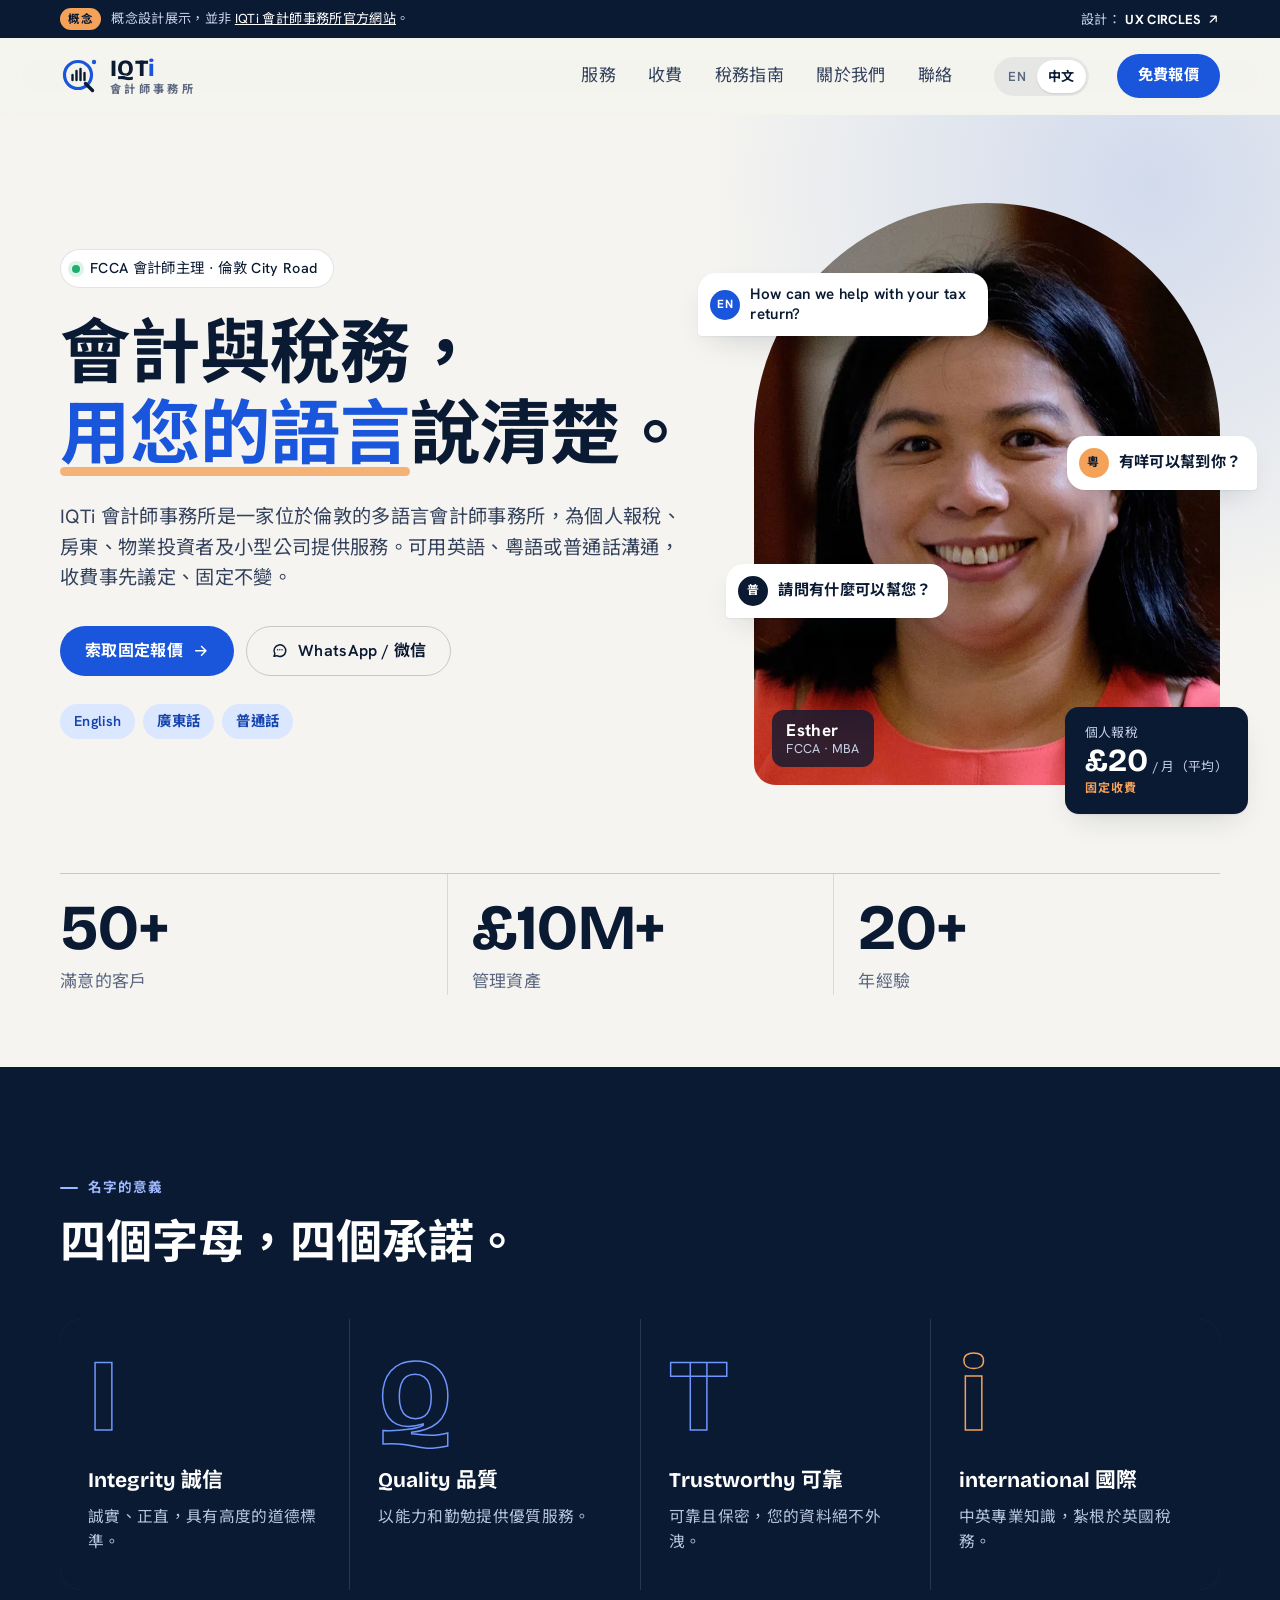
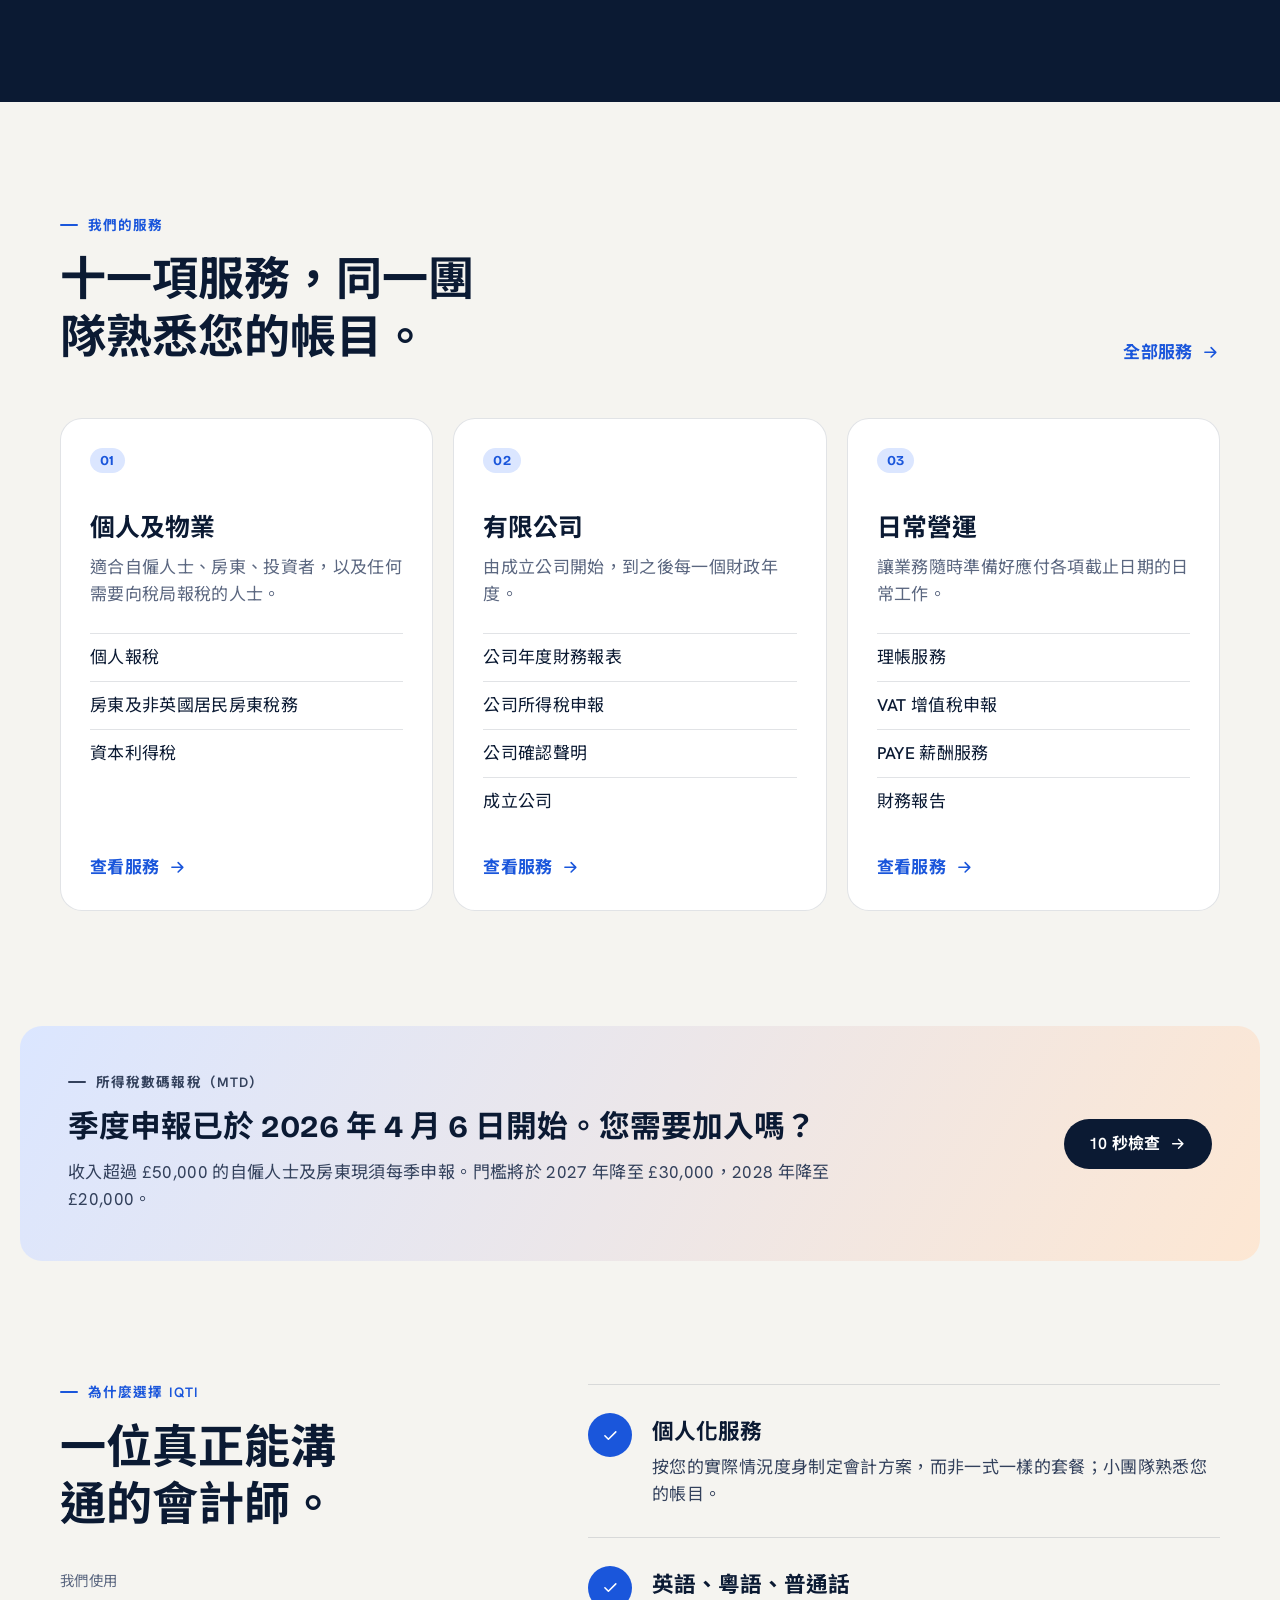
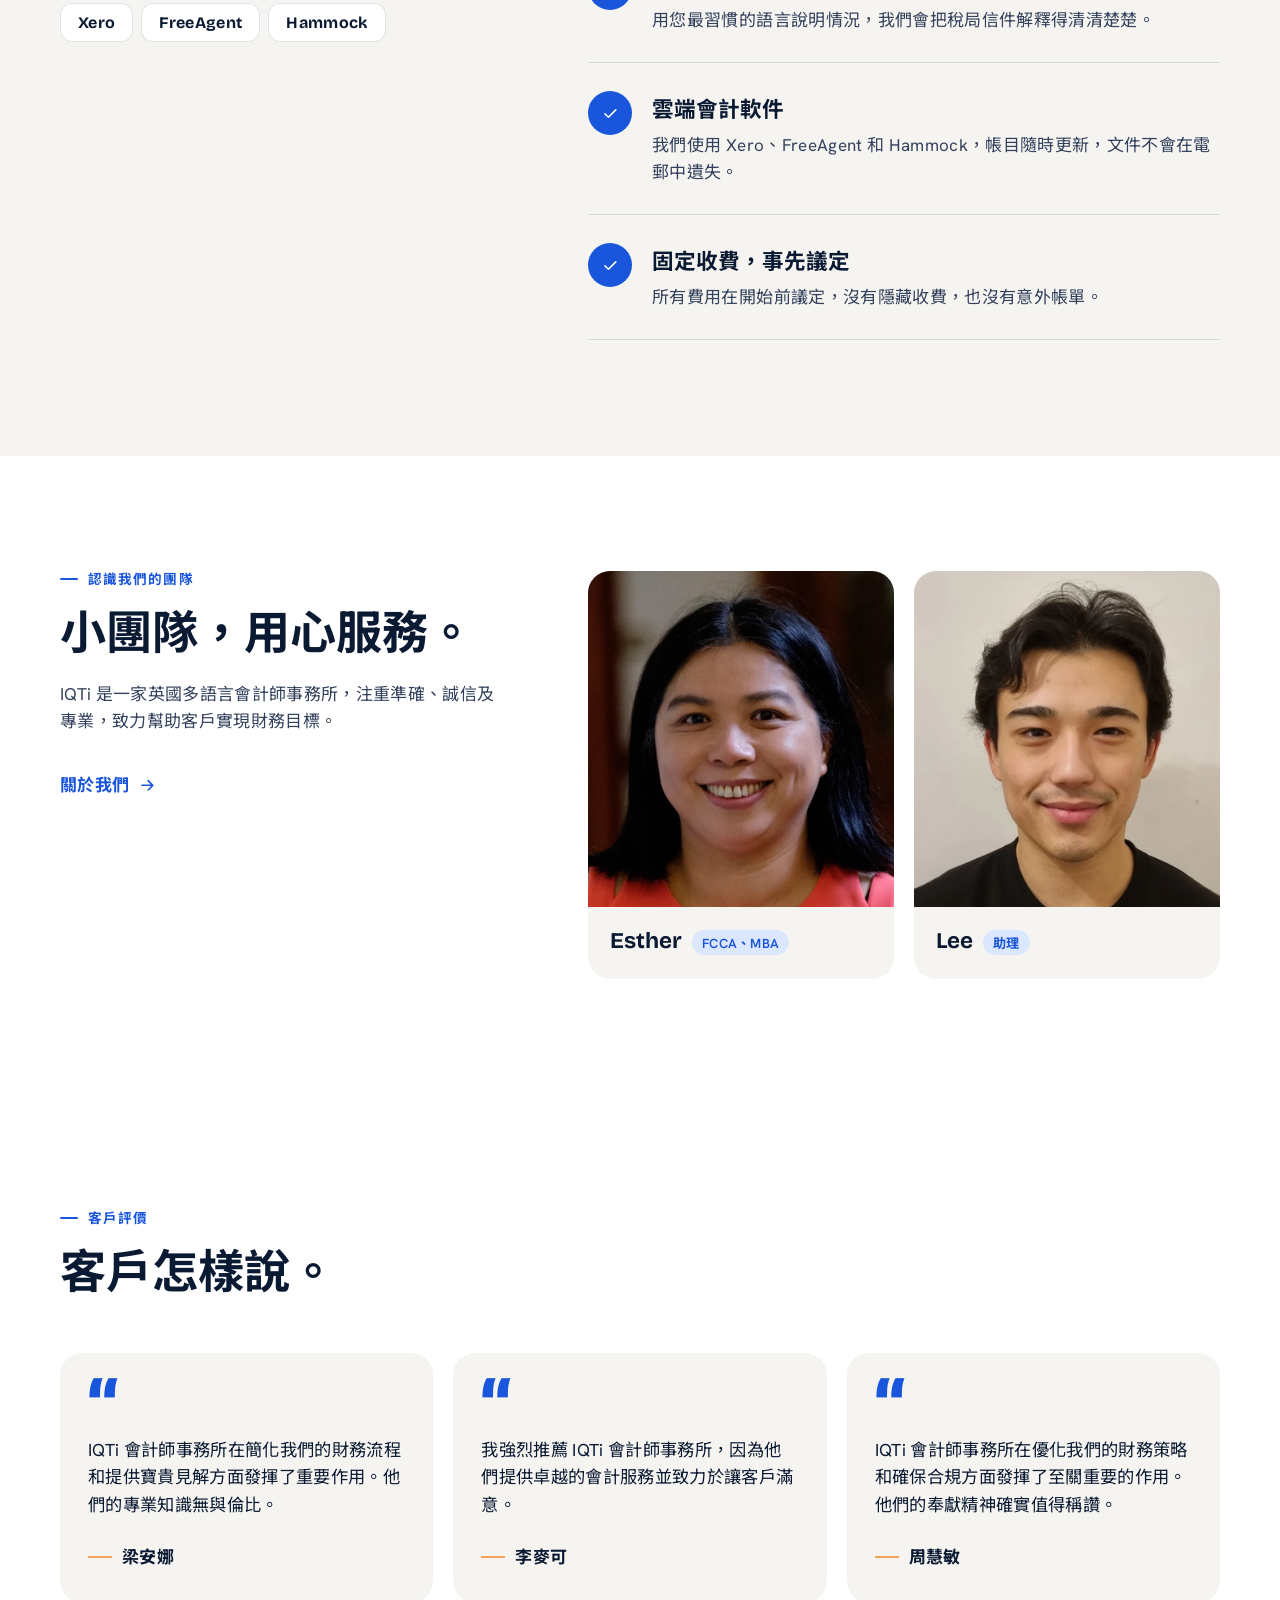
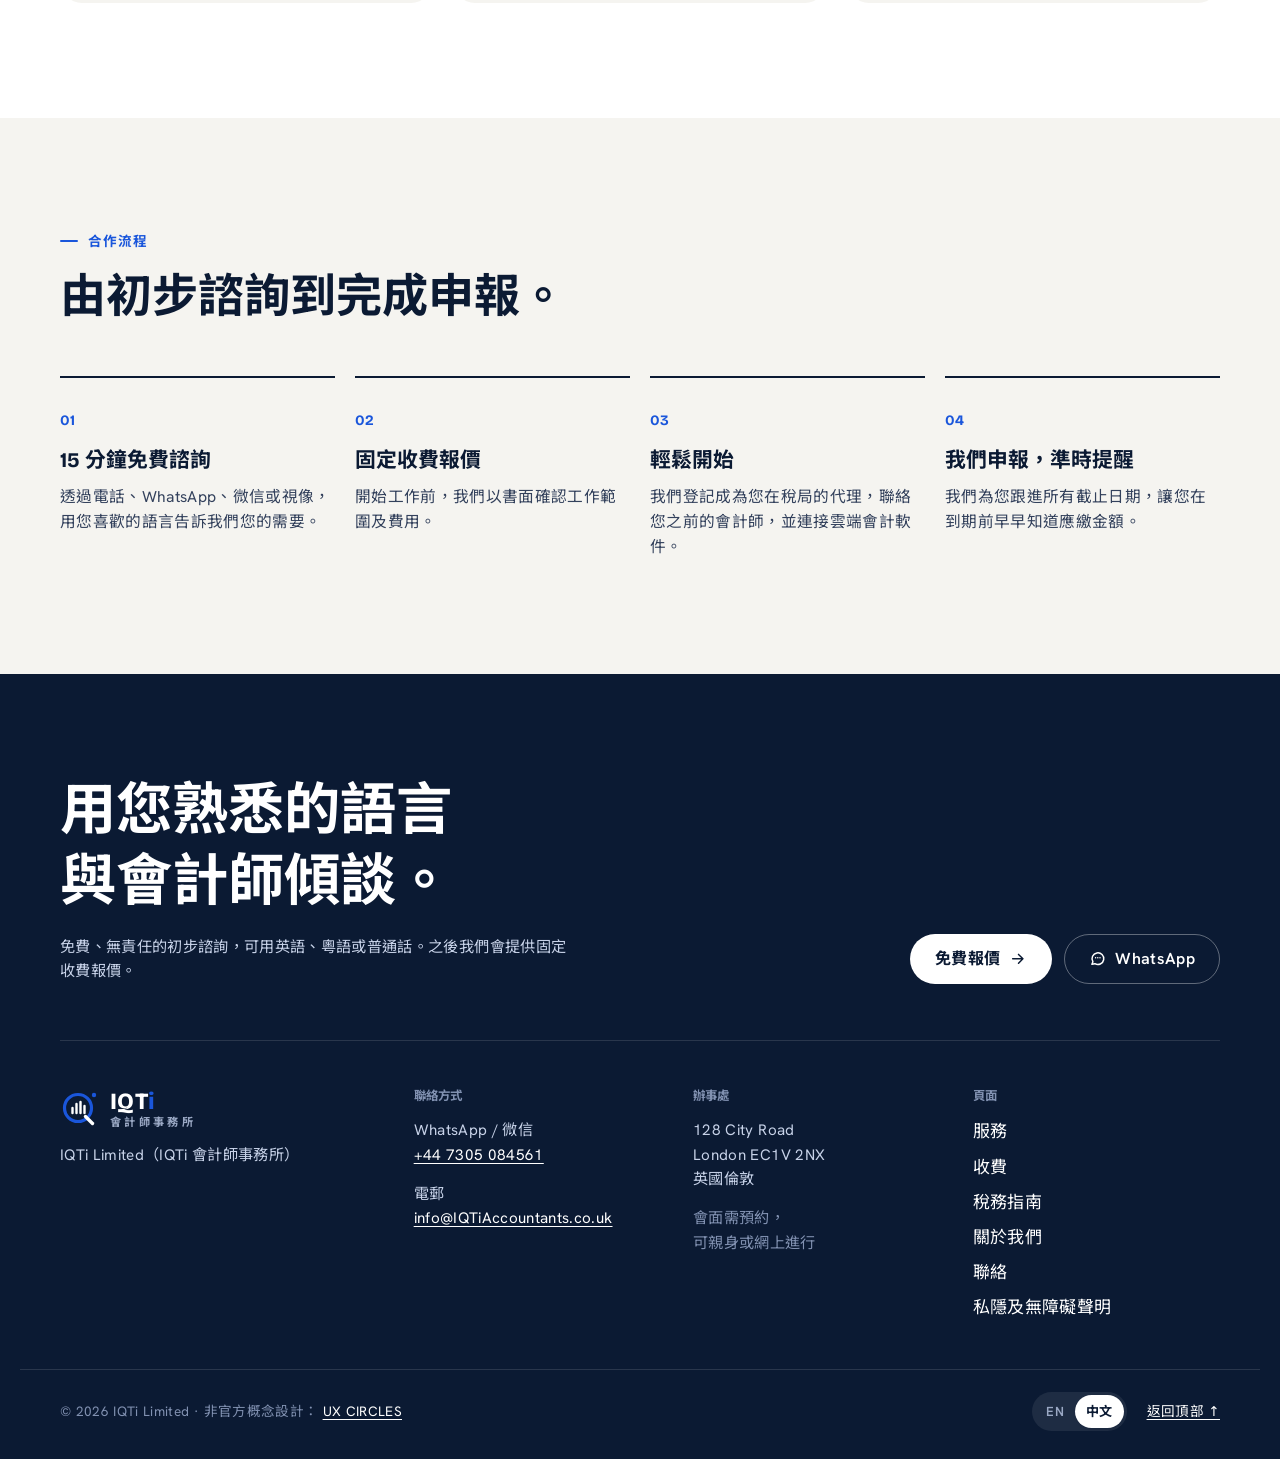
==== zh/index.html @ 09b2ee06 "Redesign IQTi Accountants website (EN + 繁體中文) Static bilingual site with services, fees with an esti" ====
<!doctype html>
<html lang="zh-Hant">
<head>
<meta charset="utf-8">
<meta name="viewport" content="width=device-width, initial-scale=1">
<title>IQTi 會計師事務所 | 倫敦中英雙語會計師</title>
<meta name="description" content="倫敦多語言會計師事務所，以英語、粵語及普通話提供個人報稅、房東稅務、公司帳目、增值稅、薪酬及理帳服務，收費固定。">
<link rel="canonical" href="https://www.iqtiaccountants.co.uk/zh/">
<link rel="alternate" hreflang="en-GB" href="https://www.iqtiaccountants.co.uk/">
<link rel="alternate" hreflang="zh-Hant" href="https://www.iqtiaccountants.co.uk/zh/">
<link rel="alternate" hreflang="x-default" href="https://www.iqtiaccountants.co.uk/">
<meta property="og:title" content="IQTi 會計師事務所 | 倫敦中英雙語會計師">
<meta property="og:description" content="倫敦多語言會計師事務所，以英語、粵語及普通話提供個人報稅、房東稅務、公司帳目、增值稅、薪酬及理帳服務，收費固定。">
<meta property="og:type" content="website">
<meta property="og:locale" content="zh_HK">
<meta name="theme-color" content="#f5f4f0">
<link rel="icon" href="../assets/img/favicon.svg" type="image/svg+xml">
<link rel="apple-touch-icon" href="../assets/img/apple-touch-icon.png">
<link rel="preload" href="../assets/fonts/bricolage.woff2" as="font" type="font/woff2" crossorigin>
<link rel="preload" href="../assets/fonts/noto-sans-tc-700.woff2" as="font" type="font/woff2" crossorigin>
<link rel="stylesheet" href="../assets/css/style.css?v=60b0449f">
<script>document.documentElement.classList.add("js")</script>
<script type="application/ld+json">{"@context": "https://schema.org", "@type": "AccountingService", "name": "IQTi Accountants", "alternateName": ["IQTi 會計師事務所", "IQTi Limited"], "url": "https://www.iqtiaccountants.co.uk/", "telephone": "+44 7305 084561", "email": "info@iqtiaccountants.co.uk", "address": {"@type": "PostalAddress", "streetAddress": "128 City Road", "addressLocality": "London", "postalCode": "EC1V 2NX", "addressCountry": "GB"}, "areaServed": "United Kingdom", "knowsLanguage": ["en", "yue", "cmn"]}</script>
</head>
<body class="lang-zh home">
<a class="skip" href="#main">跳至正文</a>
<div class="concept-bar" role="note">
  <div class="wrap concept-inner">
    <p><span class="concept-tag">概念</span><span class="concept-long">概念設計展示，並非 <a href="https://www.iqtiaccountants.co.uk/" target="_blank" rel="noopener">IQTi 會計師事務所官方網站</a>。</span></p>
    <a href="https://ux-circles.com/web" target="_blank" rel="noopener"><span class="concept-by">設計：</span><strong>UX CIRCLES</strong> <svg viewBox="0 0 24 24" aria-hidden="true"><path d="M7 17 17 7M8 7h9v9"/></svg></a>
  </div>
</div>
<header class="site-header" data-header>
  <div class="wrap header-inner">
    <a class="brand" href="./" aria-label="IQTi 會計師事務所 — 主頁">
      <svg class="mark" viewBox="0 0 40 40" aria-hidden="true">
  <circle class="mark-ring" cx="18" cy="19" r="13.5"/>
  <path class="mark-bars" d="M12.5 24v-5M16.5 24v-9M20.5 24v-11M24.5 24v-7"/>
  <path class="mark-tail" d="m25.5 27.5 7 7"/>
  <circle class="mark-dot" cx="34" cy="6" r="2.2"/>
</svg>
      <span class="brand-text"><span class="brand-name">IQT<i>i</i></span><span class="brand-sub">會計師事務所</span></span>
    </a>
    <nav class="main-nav" aria-label="主選單"><a href="services.html">服務</a><a href="fees.html">收費</a><a href="guides.html">稅務指南</a><a href="about.html">關於我們</a><a href="contact.html">聯絡</a></nav>
    <div class="lang" role="group" aria-label="Language / 語言"><a href="../" lang="en-GB" hreflang="en-GB">EN</a><a href="../zh/" lang="zh-Hant" hreflang="zh-Hant" aria-current="true">中文</a></div>
    <a class="btn btn-blue header-cta" href="contact.html#quote">免費報價</a>
    <button class="menu-btn" aria-expanded="false" aria-controls="menu"><span class="menu-lines"><span></span><span></span></span><span class="sr">選單</span></button>
  </div>
</header>
<div class="menu" id="menu" hidden>
  <div class="wrap menu-inner">
    <ul class="menu-links"><li><a href="services.html">服務</a></li><li><a href="fees.html">收費</a></li><li><a href="guides.html">稅務指南</a></li><li><a href="about.html">關於我們</a></li><li><a href="contact.html">聯絡</a></li></ul>
    <div class="menu-foot">
      <a class="btn btn-blue" href="contact.html#quote">免費報價 <svg viewBox="0 0 24 24" aria-hidden="true"><path d="M5 12h14M13 6l6 6-6 6"/></svg></a>
      <a href="https://wa.me/447305084561" target="_blank" rel="noopener"><svg viewBox="0 0 24 24" aria-hidden="true"><path d="M4 19.5 5.3 16A8 8 0 1 1 8 18.7z"/><path d="M9 10.5h.01M12 10.5h.01M15 10.5h.01"/></svg> WhatsApp 07305 084561</a>
      <a href="mailto:info@iqtiaccountants.co.uk"><svg viewBox="0 0 24 24" aria-hidden="true"><rect x="3" y="5" width="18" height="14" rx="2"/><path d="m3 7 9 6 9-6"/></svg> info@IQTiAccountants.co.uk</a>
      <div class="lang" role="group" aria-label="Language / 語言"><a href="../" lang="en-GB" hreflang="en-GB">EN</a><a href="../zh/" lang="zh-Hant" hreflang="zh-Hant" aria-current="true">中文</a></div>
    </div>
  </div>
</div>
<main id="main">

<section class="hero">
  <div class="wrap hero-grid">
    <div class="hero-copy">
      <p class="pill reveal"><span class="dot"></span>FCCA 會計師主理 · 倫敦 City Road</p>
      <h1 class="h-hero reveal">會計與稅務，<em>用您的語言</em>說清楚。</h1>
      <p class="lead reveal">IQTi 會計師事務所是一家位於倫敦的多語言會計師事務所，為個人報稅、房東、物業投資者及小型公司提供服務。可用英語、粵語或普通話溝通，收費事先議定、固定不變。</p>
      <div class="reveal"><div class="cta-row">
      <a class="btn btn-blue" href="contact.html#quote">索取固定報價 <svg viewBox="0 0 24 24" aria-hidden="true"><path d="M5 12h14M13 6l6 6-6 6"/></svg></a>
      <a class="btn btn-line" href="https://wa.me/447305084561" target="_blank" rel="noopener"><svg viewBox="0 0 24 24" aria-hidden="true"><path d="M4 19.5 5.3 16A8 8 0 1 1 8 18.7z"/><path d="M9 10.5h.01M12 10.5h.01M15 10.5h.01"/></svg> WhatsApp / 微信</a>
    </div></div>
      <ul class="lang-chips reveal" aria-label="我們使用的語言">
        <li lang="en-GB">English</li><li lang="yue-Hant">廣東話</li><li lang="cmn-Hant">普通話</li>
      </ul>
    </div>
    <div class="hero-visual reveal" aria-hidden="true">
      <div class="hv-photo"><img src="../assets/img/esther.webp" alt="" width="760" height="1000" fetchpriority="high"></div>
      <div class="bubble b1"><span class="b-lang">EN</span>How can we help with your tax return?</div>
      <div class="bubble b2" lang="yue-Hant"><span class="b-lang">粵</span>有咩可以幫到你？</div>
      <div class="bubble b3" lang="cmn-Hant"><span class="b-lang">普</span>請問有什麼可以幫您？</div>
      <div class="hv-tag"><strong>Esther</strong><span>FCCA · MBA</span></div>
      <div class="hv-fee"><span>個人報稅</span><strong>£20<small>/ 月（平均）</small></strong><em>固定收費</em></div>
    </div>
  </div>
  <div class="wrap"><dl class="stats"><div class="stat reveal"><dt>滿意的客戶</dt><dd>50+</dd></div><div class="stat reveal"><dt>管理資產</dt><dd>£10M+</dd></div><div class="stat reveal"><dt>年經驗</dt><dd>20+</dd></div></dl></div>
</section>

<section class="values" aria-labelledby="values-h">
  <div class="wrap">
    <div class="values-head">
      <p class="eyebrow eyebrow-light">名字的意義</p>
      <h2 id="values-h" class="h-lg">四個字母，四個承諾。</h2>
    </div>
    <ul class="val-grid"><li class="val reveal">
        <span class="val-letter" aria-hidden="true">I</span>
        <h3>Integrity 誠信</h3>
        <p>誠實、正直，具有高度的道德標準。</p>
      </li><li class="val reveal">
        <span class="val-letter" aria-hidden="true">Q</span>
        <h3>Quality 品質</h3>
        <p>以能力和勤勉提供優質服務。</p>
      </li><li class="val reveal">
        <span class="val-letter" aria-hidden="true">T</span>
        <h3>Trustworthy 可靠</h3>
        <p>可靠且保密，您的資料絕不外洩。</p>
      </li><li class="val reveal">
        <span class="val-letter" aria-hidden="true">i</span>
        <h3>international 國際</h3>
        <p>中英專業知識，紮根於英國稅務。</p>
      </li></ul>
  </div>
</section>

<section class="section" aria-labelledby="svc-h">
  <div class="wrap">
    <div class="sec-head sec-head-row">
      <div>
        <p class="eyebrow">我們的服務</p>
        <h2 id="svc-h" class="h-lg">十一項服務，同一團隊熟悉您的帳目。</h2>
      </div>
      <a class="link-arrow" href="services.html">全部服務 <svg viewBox="0 0 24 24" aria-hidden="true"><path d="M5 12h14M13 6l6 6-6 6"/></svg></a>
    </div>
    <div class="g-grid"><a class="g-card reveal" href="services.html#personal">
        <span class="g-num">01</span>
        <h3>個人及物業</h3>
        <p>適合自僱人士、房東、投資者，以及任何需要向稅局報稅的人士。</p>
        <ul><li>個人報稅</li><li>房東及非英國居民房東稅務</li><li>資本利得稅</li></ul>
        <span class="g-more">查看服務 <svg viewBox="0 0 24 24" aria-hidden="true"><path d="M5 12h14M13 6l6 6-6 6"/></svg></span>
      </a><a class="g-card reveal" href="services.html#company">
        <span class="g-num">02</span>
        <h3>有限公司</h3>
        <p>由成立公司開始，到之後每一個財政年度。</p>
        <ul><li>公司年度財務報表</li><li>公司所得稅申報</li><li>公司確認聲明</li><li>成立公司</li></ul>
        <span class="g-more">查看服務 <svg viewBox="0 0 24 24" aria-hidden="true"><path d="M5 12h14M13 6l6 6-6 6"/></svg></span>
      </a><a class="g-card reveal" href="services.html#monthly">
        <span class="g-num">03</span>
        <h3>日常營運</h3>
        <p>讓業務隨時準備好應付各項截止日期的日常工作。</p>
        <ul><li>理帳服務</li><li>VAT 增值稅申報</li><li>PAYE 薪酬服務</li><li>財務報告</li></ul>
        <span class="g-more">查看服務 <svg viewBox="0 0 24 24" aria-hidden="true"><path d="M5 12h14M13 6l6 6-6 6"/></svg></span>
      </a></div>
  </div>
</section>

<section class="mtd-band" aria-labelledby="mtd-h">
  <div class="wrap mtd-inner reveal">
    <div>
      <p class="eyebrow">所得稅數碼報稅（MTD）</p>
      <h2 id="mtd-h" class="h-md">季度申報已於 2026 年 4 月 6 日開始。您需要加入嗎？</h2>
      <p>收入超過 £50,000 的自僱人士及房東現須每季申報。門檻將於 2027 年降至 £30,000，2028 年降至 £20,000。</p>
    </div>
    <a class="btn btn-ink" href="guides.html#mtd">10 秒檢查 <svg viewBox="0 0 24 24" aria-hidden="true"><path d="M5 12h14M13 6l6 6-6 6"/></svg></a>
  </div>
</section>

<section class="section" aria-labelledby="why-h">
  <div class="wrap split-2">
    <div class="sec-head sticky">
      <p class="eyebrow">為什麼選擇 IQTi</p>
      <h2 id="why-h" class="h-lg">一位真正能溝通的會計師。</h2>
      <div class="soft">
        <p>我們使用</p>
        <ul class="soft-list"><li>Xero</li><li>FreeAgent</li><li>Hammock</li></ul>
      </div>
    </div>
    <ul class="why"><li class="why-item reveal"><span class="tick"><svg viewBox="0 0 24 24" aria-hidden="true"><path d="m5 12.5 4.5 4.5L19 7.5"/></svg></span><div><h3>個人化服務</h3><p>按您的實際情況度身制定會計方案，而非一式一樣的套餐；小團隊熟悉您的帳目。</p></div></li><li class="why-item reveal"><span class="tick"><svg viewBox="0 0 24 24" aria-hidden="true"><path d="m5 12.5 4.5 4.5L19 7.5"/></svg></span><div><h3>英語、粵語、普通話</h3><p>用您最習慣的語言說明情況，我們會把稅局信件解釋得清清楚楚。</p></div></li><li class="why-item reveal"><span class="tick"><svg viewBox="0 0 24 24" aria-hidden="true"><path d="m5 12.5 4.5 4.5L19 7.5"/></svg></span><div><h3>雲端會計軟件</h3><p>我們使用 Xero、FreeAgent 和 Hammock，帳目隨時更新，文件不會在電郵中遺失。</p></div></li><li class="why-item reveal"><span class="tick"><svg viewBox="0 0 24 24" aria-hidden="true"><path d="m5 12.5 4.5 4.5L19 7.5"/></svg></span><div><h3>固定收費，事先議定</h3><p>所有費用在開始前議定，沒有隱藏收費，也沒有意外帳單。</p></div></li></ul>
  </div>
</section>

<section class="section section-tint" aria-labelledby="team-h">
  <div class="wrap split-2 team-split">
    <div class="sec-head">
      <p class="eyebrow">認識我們的團隊</p>
      <h2 id="team-h" class="h-lg">小團隊，用心服務。</h2>
      <p class="lead-sm">IQTi 是一家英國多語言會計師事務所，注重準確、誠信及專業，致力幫助客戶實現財務目標。</p>
      <a class="link-arrow" href="about.html">關於我們 <svg viewBox="0 0 24 24" aria-hidden="true"><path d="M5 12h14M13 6l6 6-6 6"/></svg></a>
    </div>
    <div class="team"><article class="person reveal">
        <div class="person-img"><img src="../assets/img/esther.webp" alt="Esther, 會計師" width="760" height="1000" loading="lazy"></div>
        <div class="person-body">
          <h3>Esther <span class="cred">FCCA、MBA</span></h3>
          
        </div>
      </article><article class="person reveal">
        <div class="person-img"><img src="../assets/img/lee.webp" alt="Lee, 助理" width="760" height="1000" loading="lazy"></div>
        <div class="person-body">
          <h3>Lee <span class="cred">助理</span></h3>
          
        </div>
      </article></div>
  </div>
</section>

<section class="section section-tint" aria-labelledby="t-h">
  <div class="wrap">
    <div class="sec-head">
      <p class="eyebrow">客戶評價</p>
      <h2 id="t-h" class="h-lg">客戶怎樣說。</h2>
    </div>
    <div class="quotes"><figure class="quote reveal">
        <blockquote><p>IQTi 會計師事務所在簡化我們的財務流程和提供寶貴見解方面發揮了重要作用。他們的專業知識無與倫比。</p></blockquote>
        <figcaption>梁安娜</figcaption>
      </figure><figure class="quote reveal">
        <blockquote><p>我強烈推薦 IQTi 會計師事務所，因為他們提供卓越的會計服務並致力於讓客戶滿意。</p></blockquote>
        <figcaption>李麥可</figcaption>
      </figure><figure class="quote reveal">
        <blockquote><p>IQTi 會計師事務所在優化我們的財務策略和確保合規方面發揮了至關重要的作用。他們的奉獻精神確實值得稱讚。</p></blockquote>
        <figcaption>周慧敏</figcaption>
      </figure></div>
  </div>
</section>
<section class="section" aria-labelledby="steps-h">
  <div class="wrap">
    <div class="sec-head">
      <p class="eyebrow">合作流程</p>
      <h2 id="steps-h" class="h-lg">由初步諮詢到完成申報。</h2>
    </div>
    <ol class="steps"><li class="step reveal"><span class="step-n">01</span><h3>15 分鐘免費諮詢</h3><p>透過電話、WhatsApp、微信或視像，用您喜歡的語言告訴我們您的需要。</p></li><li class="step reveal"><span class="step-n">02</span><h3>固定收費報價</h3><p>開始工作前，我們以書面確認工作範圍及費用。</p></li><li class="step reveal"><span class="step-n">03</span><h3>輕鬆開始</h3><p>我們登記成為您在稅局的代理，聯絡您之前的會計師，並連接雲端會計軟件。</p></li><li class="step reveal"><span class="step-n">04</span><h3>我們申報，準時提醒</h3><p>我們為您跟進所有截止日期，讓您在到期前早早知道應繳金額。</p></li></ol>
  </div>
</section>

</main>
<footer class="site-footer">
  <div class="wrap">
    <div class="footer-top">
      <div>
        <h2 class="footer-q">用您熟悉的語言<br>與會計師傾談。</h2>
        <p class="footer-lead">免費、無責任的初步諮詢，可用英語、粵語或普通話。之後我們會提供固定收費報價。</p>
      </div>
      <div class="footer-actions">
        <a class="btn btn-white" href="contact.html#quote">免費報價 <svg viewBox="0 0 24 24" aria-hidden="true"><path d="M5 12h14M13 6l6 6-6 6"/></svg></a>
        <a class="btn btn-line-light" href="https://wa.me/447305084561" target="_blank" rel="noopener"><svg viewBox="0 0 24 24" aria-hidden="true"><path d="M4 19.5 5.3 16A8 8 0 1 1 8 18.7z"/><path d="M9 10.5h.01M12 10.5h.01M15 10.5h.01"/></svg> WhatsApp</a>
      </div>
    </div>
    <div class="footer-grid">
      <div class="f-brand"><a class="brand" href="./" aria-label="IQTi 會計師事務所 — 主頁">
      <svg class="mark" viewBox="0 0 40 40" aria-hidden="true">
  <circle class="mark-ring" cx="18" cy="19" r="13.5"/>
  <path class="mark-bars" d="M12.5 24v-5M16.5 24v-9M20.5 24v-11M24.5 24v-7"/>
  <path class="mark-tail" d="m25.5 27.5 7 7"/>
  <circle class="mark-dot" cx="34" cy="6" r="2.2"/>
</svg>
      <span class="brand-text"><span class="brand-name">IQT<i>i</i></span><span class="brand-sub">會計師事務所</span></span>
    </a><p>IQTi Limited（IQTi 會計師事務所）</p></div>
      <div><h3 class="f-h">聯絡方式</h3>
        <p>WhatsApp / 微信<br><a class="u" href="https://wa.me/447305084561" target="_blank" rel="noopener">+44 7305 084561</a></p>
        <p>電郵<br><a class="u" href="mailto:info@iqtiaccountants.co.uk">info@IQTiAccountants.co.uk</a></p></div>
      <div><h3 class="f-h">辦事處</h3><p>128 City Road<br>London EC1V 2NX<br>英國倫敦</p><p class="muted">會面需預約，<br>可親身或網上進行</p></div>
      <div><h3 class="f-h">頁面</h3><ul class="f-links"><li><a href="services.html">服務</a></li><li><a href="fees.html">收費</a></li><li><a href="guides.html">稅務指南</a></li><li><a href="about.html">關於我們</a></li><li><a href="contact.html">聯絡</a></li><li><a href="legal.html">私隱及無障礙聲明</a></li></ul></div>
    </div>
  </div>
  <div class="wrap footer-base">
    <span>© <span data-year>2026</span> IQTi Limited · <span class="concept-note">非官方概念設計： <a class="u" href="https://ux-circles.com/web" target="_blank" rel="noopener">UX CIRCLES</a></span></span>
    <span class="footer-base-r"><div class="lang" role="group" aria-label="Language / 語言"><a href="../" lang="en-GB" hreflang="en-GB">EN</a><a href="../zh/" lang="zh-Hant" hreflang="zh-Hant" aria-current="true">中文</a></div><a href="#main" class="u">返回頂部 ↑</a></span>
  </div>
</footer>
<nav class="action-bar" aria-label="快速聯絡">
  <a href="tel:+447305084561"><svg viewBox="0 0 24 24" aria-hidden="true"><path d="M5 4h4l2 5-2.5 1.5a11 11 0 0 0 5 5L15 13l5 2v4a2 2 0 0 1-2 2A16 16 0 0 1 3 6a2 2 0 0 1 2-2"/></svg><span>致電</span></a>
  <a href="https://wa.me/447305084561" target="_blank" rel="noopener"><svg viewBox="0 0 24 24" aria-hidden="true"><path d="M4 19.5 5.3 16A8 8 0 1 1 8 18.7z"/><path d="M9 10.5h.01M12 10.5h.01M15 10.5h.01"/></svg><span>WhatsApp</span></a>
  <a class="ab-quote" href="contact.html#quote"><svg viewBox="0 0 24 24" aria-hidden="true"><path d="M5 12h14M13 6l6 6-6 6"/></svg><span>免費報價</span></a>
</nav>
<script>window.IQTI = {"perMonth": "/ 月", "perYear": "每年", "pickOne": "請剔選服務以查看估算", "approx": "一般固定收費", "services": "項服務", "mtd": {"empty": "請輸入收入以查看", "in26": ["您已須遵行 MTD", "您的合資格收入超過 £50,000，自 2026 年 4 月 6 日起須遵行所得稅數碼報稅（MTD）。首份季度申報已於 2026 年 8 月 7 日到期。"], "in27": ["2027 年 4 月 6 日起適用", "合資格收入超過 £30,000，將根據 2025/26 年度報稅表，自 2027 年 4 月 6 日起須遵行 MTD。"], "in28": ["2028 年 4 月 6 日起適用", "合資格收入超過 £20,000，將根據 2026/27 年度報稅表，自 2028 年 4 月 6 日起須遵行 MTD。"], "out": ["暫時無須加入", "收入低於 £20,000 暫時無須加入。如收入增加請留意，我們亦可協助您提早自願加入。"]}, "sdlt": {"total": "應繳印花稅", "eff": "實際稅率", "band": "稅階", "rate": "稅率", "tax": "稅款", "upTo": "不超過", "above": "超過", "ftbOver": "樓價超過 £500,000，不適用首次置業寬減，按標準稅率計算。"}, "form": {"subject": "報價查詢", "name": "姓名", "email": "電郵", "phone": "電話", "type": "業務類型", "turnover": "年營業額", "vat": "增值稅申報", "payroll": "薪酬管理", "books": "記帳", "msg": "訊息", "lang": "希望使用的語言", "hello": "您好 IQTi，我想查詢報價。", "missing": "請填寫已標示的欄位。"}};</script>
<script src="../assets/js/main.js?v=eba55646" defer></script>
</body>
</html>
---- assets/css/style.css ----
/* IQTi Accountants — redesign concept */
@font-face { font-family: "Bricolage"; src: url(../fonts/bricolage.woff2) format("woff2"); font-weight: 400 800; font-display: swap; }
@font-face { font-family: "Hanken"; src: url(../fonts/hanken.woff2) format("woff2"); font-weight: 400 700; font-display: swap; }
@font-face { font-family: "Noto Sans TC"; src: url(../fonts/noto-sans-tc-400.woff2) format("woff2"); font-weight: 400; font-display: swap; }
@font-face { font-family: "Noto Sans TC"; src: url(../fonts/noto-sans-tc-700.woff2) format("woff2"); font-weight: 600 800; font-display: swap; }

:root {
  --ink: #0b1a33;
  --ink-2: #33415c;
  --ink-3: #5b6780;
  --paper: #f5f4f0;
  --white: #fff;
  --tint: #eaf0fb;
  --blue: #1a56db;
  --blue-d: #1544b0;
  --blue-l: #dbe6ff;
  --sun: #f4a259;
  --line: rgba(11, 26, 51, .12);
  --line-2: rgba(11, 26, 51, .2);
  --radius: 22px;
  --radius-s: 14px;
  --wrap: 1240px;
  --gut: clamp(16px, 4vw, 40px);
  --display: "Bricolage", "Noto Sans TC", system-ui, sans-serif;
  --sans: "Hanken", "Noto Sans TC", system-ui, -apple-system, "Segoe UI", sans-serif;
  --ease: cubic-bezier(.2, .7, .2, 1);
  --shadow: 0 1px 2px rgba(11, 26, 51, .06), 0 12px 32px -12px rgba(11, 26, 51, .18);
}

*, *::before, *::after { box-sizing: border-box; }
html { -webkit-text-size-adjust: 100%; scroll-behavior: smooth; scroll-padding-top: 96px; }
body { margin: 0; background: var(--paper); color: var(--ink); font: 400 17px/1.6 var(--sans); -webkit-font-smoothing: antialiased; overflow-x: hidden; }
.lang-zh { --display: "Bricolage", "Noto Sans TC", system-ui, sans-serif; letter-spacing: .02em; }
img { display: block; max-width: 100%; height: auto; }
a { color: inherit; }
h1, h2, h3 { margin: 0; font-family: var(--display); font-weight: 700; letter-spacing: -.02em; line-height: 1.08; }
.lang-zh h1, .lang-zh h2, .lang-zh h3 { letter-spacing: 0; line-height: 1.25; }
p { margin: 0 0 1em; }
p:last-child { margin-bottom: 0; }
svg { width: 1.1em; height: 1.1em; fill: none; stroke: currentColor; stroke-width: 2; stroke-linecap: round; stroke-linejoin: round; flex: none; }
.wrap { max-width: var(--wrap); margin: 0 auto; padding: 0 var(--gut); }
.sr { position: absolute; width: 1px; height: 1px; overflow: hidden; clip: rect(0 0 0 0); white-space: nowrap; }
.skip { position: absolute; left: 12px; top: -60px; z-index: 100; background: var(--ink); color: #fff; padding: 10px 16px; border-radius: 10px; }
.skip:focus { top: 12px; }
:focus-visible { outline: 3px solid var(--blue); outline-offset: 3px; border-radius: 6px; }
.u { text-decoration: underline; text-decoration-thickness: 1px; text-underline-offset: 3px; }
.u:hover { text-decoration-thickness: 2px; }
.muted { color: var(--ink-3); }

/* type scale */
.h-hero { font-size: clamp(2.6rem, 6.4vw, 5.2rem); font-weight: 700; letter-spacing: -.035em; line-height: 1; }
.lang-zh .h-hero { font-size: clamp(2.3rem, 5.6vw, 4.4rem); line-height: 1.15; letter-spacing: 0; }
.h-hero em, .h-xl em { font-style: normal; color: var(--blue); position: relative; white-space: nowrap; }
.h-hero em::after { content: ""; position: absolute; left: 0; right: 0; bottom: .02em; height: .12em; background: var(--sun); border-radius: 99px; z-index: -1; opacity: .8; }
.h-xl { font-size: clamp(2.4rem, 5.6vw, 4.4rem); letter-spacing: -.03em; }
.lang-zh .h-xl { font-size: clamp(2.1rem, 4.8vw, 3.6rem); }
.h-lg { font-size: clamp(1.9rem, 3.6vw, 3rem); }
.h-md { font-size: clamp(1.45rem, 2.4vw, 2rem); }
.lead { font-size: clamp(1.08rem, 1.5vw, 1.25rem); color: var(--ink-2); max-width: 40em; }
.lead-sm { color: var(--ink-2); max-width: 34em; }
.eyebrow { font: 600 .78rem/1.2 var(--sans); letter-spacing: .14em; text-transform: uppercase; color: var(--blue); margin-bottom: 18px; display: flex; align-items: center; gap: 10px; }
.eyebrow::before { content: ""; width: 18px; height: 2px; background: currentColor; border-radius: 2px; }
.lang-zh .eyebrow { letter-spacing: .08em; font-size: .85rem; }
.eyebrow-light { color: #9db8ff; }

/* buttons */
.btn { display: inline-flex; align-items: center; justify-content: center; gap: .55em; min-height: 50px; padding: 0 24px; border-radius: 99px; border: 1.5px solid transparent; font: 600 1rem/1 var(--sans); text-decoration: none; cursor: pointer; transition: background .2s, color .2s, border-color .2s, transform .2s var(--ease); white-space: nowrap; }
.btn:hover { transform: translateY(-1px); }
.btn:active { transform: translateY(0); }
.btn svg { transition: transform .25s var(--ease); }
.btn:hover svg:last-child { transform: translateX(2px); }
.btn-blue { background: var(--blue); color: #fff; }
.btn-blue:hover { background: var(--blue-d); }
.btn-ink { background: var(--ink); color: #fff; }
.btn-ink:hover { background: #18294a; }
.btn-white { background: #fff; color: var(--ink); }
.btn-white:hover { background: var(--blue-l); }
.btn-line { border-color: var(--line-2); color: var(--ink); background: transparent; }
.btn-line:hover { border-color: var(--ink); }
.btn-line-light { border-color: rgba(255, 255, 255, .35); color: #fff; }
.btn-line-light:hover { border-color: #fff; }
.cta-row { display: flex; flex-wrap: wrap; gap: 12px; }
.link-arrow { display: inline-flex; align-items: center; gap: .5em; font-weight: 600; text-decoration: none; color: var(--blue); }
.link-arrow:hover svg { transform: translateX(3px); }
.link-arrow svg { transition: transform .25s var(--ease); }

/* concept bar */
.concept-bar { background: var(--ink); color: #c7d2e8; font-size: .82rem; }
.concept-inner { display: flex; align-items: center; justify-content: space-between; gap: 16px; min-height: 38px; }
.concept-inner p { margin: 0; display: flex; gap: 10px; align-items: center; }
.concept-tag { background: var(--sun); color: var(--ink); font-weight: 700; padding: 2px 8px; border-radius: 99px; font-size: .72rem; letter-spacing: .06em; text-transform: uppercase; }
.concept-bar a { color: #fff; }
.concept-inner > a { display: inline-flex; align-items: center; gap: 4px; text-decoration: none; white-space: nowrap; }
.concept-by { color: #c7d2e8; }

/* header */
.site-header { position: sticky; top: 0; z-index: 50; background: rgba(245, 244, 240, .82); backdrop-filter: saturate(1.4) blur(14px); -webkit-backdrop-filter: saturate(1.4) blur(14px); border-bottom: 1px solid transparent; transition: border-color .3s, background .3s; }
.site-header.scrolled { border-bottom-color: var(--line); background: rgba(245, 244, 240, .94); }
.header-inner { display: flex; align-items: center; gap: 28px; height: 76px; }
.brand { display: inline-flex; align-items: center; gap: 10px; text-decoration: none; color: var(--ink); }
.mark { width: 40px; height: 40px; }
.mark-ring { stroke: var(--blue); stroke-width: 3.2; fill: none; }
.mark-bars { stroke: var(--ink); stroke-width: 2.4; stroke-linecap: round; }
.mark-tail { stroke: var(--ink); stroke-width: 3.4; stroke-linecap: round; }
.mark-dot { fill: var(--blue); stroke: none; }
.brand-text { display: flex; flex-direction: column; line-height: 1; }
.brand-name { font: 800 1.45rem/1 var(--display); letter-spacing: .02em; }
.brand-name i { font-style: normal; color: var(--blue); }
.brand-sub { font: 600 .66rem/1 var(--sans); letter-spacing: .22em; text-transform: uppercase; color: var(--ink-3); margin-top: 4px; }
.lang-zh .brand-sub { letter-spacing: .3em; font-size: .7rem; }
.main-nav { display: flex; gap: 4px; margin-left: auto; }
.main-nav a { text-decoration: none; font-weight: 500; padding: 8px 14px; border-radius: 99px; color: var(--ink-2); transition: background .2s, color .2s; }
.main-nav a:hover { background: rgba(11, 26, 51, .06); color: var(--ink); }
.main-nav a[aria-current] { color: var(--ink); background: #fff; box-shadow: inset 0 0 0 1px var(--line); }
.lang { display: inline-flex; padding: 3px; border-radius: 99px; background: rgba(11, 26, 51, .06); }
.lang a { text-decoration: none; font-size: .82rem; font-weight: 600; padding: 6px 11px; border-radius: 99px; color: var(--ink-3); }
.lang a[aria-current] { background: #fff; color: var(--ink); box-shadow: 0 1px 2px rgba(11, 26, 51, .12); }
.header-cta { min-height: 44px; padding: 0 20px; font-size: .95rem; }
.menu-btn { display: none; width: 46px; height: 46px; border: 0; border-radius: 99px; background: var(--ink); color: #fff; cursor: pointer; align-items: center; justify-content: center; margin-left: auto; }
.menu-lines { display: grid; gap: 6px; width: 18px; }
.menu-lines span { height: 2px; background: currentColor; border-radius: 2px; transition: transform .3s var(--ease); }
.menu-btn[aria-expanded="true"] .menu-lines span:first-child { transform: translateY(4px) rotate(45deg); }
.menu-btn[aria-expanded="true"] .menu-lines span:last-child { transform: translateY(-4px) rotate(-45deg); }
.menu { position: fixed; inset: 0; z-index: 40; background: var(--paper); padding-top: 120px; overflow-y: auto; }
.menu-links { list-style: none; margin: 0; padding: 0; }
.menu-links a { display: block; font: 700 clamp(2rem, 9vw, 2.8rem)/1.2 var(--display); text-decoration: none; padding: 10px 0; border-bottom: 1px solid var(--line); letter-spacing: -.02em; }
.menu-links a[aria-current] { color: var(--blue); }
.menu-foot { display: grid; gap: 16px; margin: 32px 0 120px; }
.menu-foot > a:not(.btn) { display: inline-flex; gap: 10px; align-items: center; text-decoration: none; font-weight: 500; }
.menu-foot .btn { justify-self: start; }

/* hero */
.hero { padding: clamp(40px, 7vw, 88px) 0 clamp(48px, 6vw, 72px); position: relative; overflow: hidden; }
.hero::before { content: ""; position: absolute; width: 900px; height: 900px; right: -320px; top: -380px; background: radial-gradient(closest-side, rgba(26, 86, 219, .16), transparent); pointer-events: none; }
.hero-grid { display: grid; grid-template-columns: 1.15fr .85fr; gap: clamp(32px, 5vw, 72px); align-items: center; position: relative; }
.hero-copy .lead { margin: 26px 0 32px; }
.pill { display: inline-flex; align-items: center; gap: 10px; padding: 8px 16px 8px 12px; border-radius: 99px; background: #fff; box-shadow: inset 0 0 0 1px var(--line); font-size: .9rem; font-weight: 500; margin-bottom: 26px; }
.dot { width: 8px; height: 8px; border-radius: 50%; background: #1fae6b; box-shadow: 0 0 0 4px rgba(31, 174, 107, .15); }
.lang-chips { display: flex; flex-wrap: wrap; gap: 8px; list-style: none; padding: 0; margin: 28px 0 0; }
.lang-chips li { font-size: .9rem; font-weight: 600; padding: 6px 14px; border-radius: 99px; background: var(--blue-l); color: var(--blue-d); }
.hero-visual { position: relative; aspect-ratio: 4 / 5; max-width: 470px; justify-self: end; width: 100%; }
.hv-photo { position: absolute; inset: 0; border-radius: 240px 240px var(--radius) var(--radius); overflow: hidden; background: var(--blue-l); }
.hv-photo img { width: 100%; height: 100%; object-fit: cover; object-position: 50% 30%; }
.bubble { position: absolute; background: #fff; padding: 12px 16px 12px 12px; border-radius: 18px 18px 18px 4px; box-shadow: var(--shadow); font-weight: 600; font-size: .95rem; display: flex; align-items: center; gap: 10px; max-width: 290px; line-height: 1.3; animation: float 6s ease-in-out infinite; }
.b-lang { flex: none; width: 30px; height: 30px; border-radius: 50%; display: grid; place-items: center; background: var(--blue); color: #fff; font-size: .74rem; font-weight: 700; }
.b1 { left: -12%; top: 12%; }
.b2 { right: -8%; top: 40%; border-radius: 18px 18px 4px 18px; animation-delay: -2s; }
.b2 .b-lang { background: var(--sun); color: var(--ink); }
.b3 { left: -6%; top: 62%; animation-delay: -4s; }
.b3 .b-lang { background: var(--ink); }
.hv-tag { position: absolute; left: 18px; bottom: 18px; background: rgba(11, 26, 51, .78); backdrop-filter: blur(8px); color: #fff; border-radius: 12px; padding: 10px 14px; display: grid; line-height: 1.25; }
.hv-tag span { font-size: .8rem; color: #c7d2e8; }
.hv-fee { position: absolute; right: -6%; bottom: -5%; background: var(--ink); color: #fff; border-radius: var(--radius-s); padding: 16px 20px; display: grid; gap: 2px; box-shadow: var(--shadow); }
.hv-fee span { font-size: .8rem; color: #c7d2e8; }
.hv-fee strong { font: 700 2rem/1 var(--display); }
.hv-fee small { font: 500 .8rem var(--sans); color: #c7d2e8; margin-left: 4px; }
.hv-fee em { font-style: normal; font-size: .75rem; font-weight: 700; color: var(--sun); text-transform: uppercase; letter-spacing: .1em; }
@keyframes float { 50% { transform: translateY(-8px); } }

.stats { display: grid; grid-template-columns: repeat(3, 1fr); margin: clamp(48px, 7vw, 88px) 0 0; border-top: 1px solid var(--line-2); }
.stat { display: flex; flex-direction: column-reverse; padding: 22px 24px 0 0; }
.stat + .stat { padding-left: 24px; border-left: 1px solid var(--line); }
.stat dd { margin: 0; font: 700 clamp(2.4rem, 5vw, 4rem)/1 var(--display); letter-spacing: -.03em; }
.stat dt { color: var(--ink-3); margin-top: 8px; }

/* sections */
.section { padding: clamp(64px, 9vw, 120px) 0; }
.section-flush { padding-top: 0; }
.section-tint { background: var(--white); }
.sec-head { margin-bottom: clamp(32px, 4vw, 52px); max-width: 720px; }
.sec-head .lead-sm { margin-top: 18px; }
.sec-head .link-arrow { margin-top: 20px; }
.sec-head-row { display: flex; justify-content: space-between; align-items: flex-end; gap: 24px; max-width: none; }
.sec-head-row > div { max-width: 720px; }
.split-2 { display: grid; grid-template-columns: 5fr 7fr; gap: clamp(32px, 6vw, 96px); align-items: start; }
.split-2 .sec-head { margin-bottom: 0; }
.sticky { position: sticky; top: 110px; }

/* values band */
.values { background: var(--ink); color: #fff; padding: clamp(64px, 9vw, 112px) 0; position: relative; overflow: hidden; }
.values-head { max-width: 720px; margin-bottom: 48px; }
.val-grid { list-style: none; margin: 0; padding: 0; display: grid; grid-template-columns: repeat(4, 1fr); gap: 1px; background: rgba(255, 255, 255, .12); border-radius: var(--radius); overflow: hidden; }
.val { background: var(--ink); padding: 32px 28px 36px; transition: background .3s; }
.val:hover { background: #12264a; }
.val-letter { display: block; font: 800 clamp(4rem, 8vw, 6.5rem)/.9 var(--display); color: transparent; -webkit-text-stroke: 1.5px #6f95ff; margin-bottom: 24px; transition: color .3s; }
.val:hover .val-letter { color: var(--blue); -webkit-text-stroke-color: var(--blue); }
.val:last-child .val-letter { -webkit-text-stroke-color: var(--sun); }
.val:last-child:hover .val-letter { color: var(--sun); }
.val h3 { font-size: 1.3rem; margin-bottom: 10px; }
.val p { color: #b8c4dc; font-size: .98rem; }

/* service groups on home */
.g-grid { display: grid; grid-template-columns: repeat(3, 1fr); gap: 20px; }
.g-card { display: flex; flex-direction: column; background: #fff; border-radius: var(--radius); padding: 30px; text-decoration: none; box-shadow: inset 0 0 0 1px var(--line); transition: box-shadow .3s, transform .3s var(--ease); }
.g-card:hover { transform: translateY(-4px); box-shadow: inset 0 0 0 1.5px var(--blue), var(--shadow); }
.g-num { font: 700 .85rem var(--display); color: var(--blue); background: var(--blue-l); border-radius: 99px; padding: 4px 10px; align-self: flex-start; margin-bottom: 40px; }
.g-card h3 { font-size: 1.55rem; margin-bottom: 10px; }
.g-card p { color: var(--ink-3); }
.g-card ul { list-style: none; padding: 0; margin: 8px 0 28px; display: grid; gap: 0; }
.g-card li { padding: 10px 0; border-top: 1px solid var(--line); font-weight: 500; }
.g-more { margin-top: auto; display: inline-flex; align-items: center; gap: .5em; font-weight: 600; color: var(--blue); }

/* MTD band */
.mtd-band { padding: 0 0 8px; }
.mtd-inner { display: flex; align-items: center; justify-content: space-between; gap: 32px; background: linear-gradient(120deg, var(--blue-l), #fde7d3); border-radius: var(--radius); padding: clamp(28px, 4vw, 48px); }
.mtd-inner h2 { margin-bottom: 12px; max-width: 26em; }
.mtd-inner p { color: var(--ink-2); max-width: 46em; }

/* why */
.soft { margin-top: 36px; }
.soft p { font-size: .9rem; color: var(--ink-3); margin-bottom: 10px; }
.soft-list { display: flex; flex-wrap: wrap; gap: 8px; list-style: none; margin: 0; padding: 0; }
.soft-list li { font: 700 1rem var(--display); padding: 10px 18px; border-radius: 12px; background: #fff; box-shadow: inset 0 0 0 1px var(--line); }
.why { list-style: none; margin: 0; padding: 0; }
.why-item { display: flex; gap: 20px; padding: 28px 0; border-top: 1px solid var(--line); }
.why-item:last-child { border-bottom: 1px solid var(--line); }
.tick { flex: none; width: 44px; height: 44px; border-radius: 50%; background: var(--blue); color: #fff; display: grid; place-items: center; }
.why-item h3 { font-size: 1.35rem; margin: 6px 0 8px; }
.why-item p { color: var(--ink-2); }

/* team */
.team { display: grid; grid-template-columns: repeat(2, 1fr); gap: 20px; }
.person { background: var(--paper); border-radius: var(--radius); overflow: hidden; }
.section-tint .person { background: var(--paper); }
.person-img { aspect-ratio: 4 / 4.4; overflow: hidden; }
.person-img img { width: 100%; height: 100%; object-fit: cover; object-position: 50% 25%; transition: transform .6s var(--ease); }
.person:hover .person-img img { transform: scale(1.03); }
.person-body { padding: 20px 22px 24px; }
.person h3 { font-size: 1.4rem; display: flex; align-items: baseline; gap: 10px; flex-wrap: wrap; }
.cred { font: 600 .82rem var(--sans); color: var(--blue); background: var(--blue-l); padding: 3px 10px; border-radius: 99px; letter-spacing: .02em; }
.person-body p { margin-top: 12px; color: var(--ink-2); }
.team-long { grid-template-columns: repeat(2, minmax(0, 420px)); }
.team-long .person { background: #fff; box-shadow: inset 0 0 0 1px var(--line); }

/* testimonials */
.quotes { display: grid; grid-template-columns: repeat(3, 1fr); gap: 20px; }
.quote { margin: 0; background: var(--paper); border-radius: var(--radius); padding: 32px 28px; display: flex; flex-direction: column; gap: 24px; position: relative; }
.quote::before { content: "“"; font: 800 4.5rem/.6 var(--display); color: var(--blue); height: 28px; }
.quote blockquote { margin: 0; font-size: 1.08rem; color: var(--ink); flex: 1; }
.quote figcaption { font-weight: 700; display: flex; align-items: center; gap: 10px; }
.quote figcaption::before { content: ""; width: 24px; height: 2px; background: var(--sun); }

/* steps */
.steps { list-style: none; margin: 0; padding: 0; display: grid; grid-template-columns: repeat(4, 1fr); gap: 20px; counter-reset: s; }
.step { position: relative; padding-top: 28px; border-top: 2px solid var(--ink); }
.step-n { font: 700 .9rem var(--display); color: var(--blue); }
.step h3 { font-size: 1.3rem; margin: 14px 0 10px; }
.step p { color: var(--ink-2); font-size: .98rem; }

/* page head */
.page-head { padding: clamp(48px, 8vw, 104px) 0 clamp(40px, 6vw, 72px); position: relative; overflow: hidden; }
.page-head::before { content: ""; position: absolute; width: 700px; height: 700px; right: -260px; top: -340px; background: radial-gradient(closest-side, rgba(26, 86, 219, .14), transparent); pointer-events: none; }
.page-head .h-xl { max-width: 15em; margin-bottom: 24px; }
.jump { display: flex; flex-wrap: wrap; gap: 8px; margin-top: 32px; }
.jump a { text-decoration: none; font-weight: 600; font-size: .92rem; padding: 9px 16px; border-radius: 99px; background: #fff; box-shadow: inset 0 0 0 1px var(--line); }
.jump a:hover { box-shadow: inset 0 0 0 1.5px var(--blue); color: var(--blue); }

/* services page */
.svc-wrap { padding-bottom: 32px; }
.svc-group { display: grid; grid-template-columns: 4fr 8fr; gap: clamp(28px, 5vw, 80px); padding: clamp(40px, 6vw, 72px) 0; border-top: 1px solid var(--line-2); }
.svc-side { position: sticky; top: 110px; align-self: start; }
.svc-side .g-num { display: inline-block; margin-bottom: 20px; }
.svc-side h2 { margin-bottom: 12px; }
.svc-side p { color: var(--ink-3); }
.svc-list { list-style: none; margin: 0; padding: 0; display: grid; grid-template-columns: repeat(2, 1fr); gap: 16px; }
.svc { background: #fff; border-radius: var(--radius-s); padding: 26px; box-shadow: inset 0 0 0 1px var(--line); scroll-margin-top: 110px; }
.svc h3 { font-size: 1.22rem; margin-bottom: 10px; }
.svc p { color: var(--ink-2); font-size: .98rem; }
.svc:target { box-shadow: inset 0 0 0 2px var(--blue); }
.callout { display: flex; justify-content: space-between; align-items: center; gap: 32px; background: var(--ink); color: #fff; border-radius: var(--radius); padding: clamp(28px, 4vw, 52px); }
.callout p { color: #c7d2e8; margin-top: 10px; }

/* FAQ */
.faq-item { border-top: 1px solid var(--line-2); }
.faq-item:last-child { border-bottom: 1px solid var(--line-2); }
.faq-item summary { list-style: none; cursor: pointer; display: flex; justify-content: space-between; gap: 20px; align-items: center; padding: 22px 0; font: 600 1.15rem/1.35 var(--display); }
.faq-item summary::-webkit-details-marker { display: none; }
.faq-item summary svg { width: 22px; height: 22px; color: var(--blue); transition: transform .3s var(--ease); }
.faq-item[open] summary svg { transform: rotate(45deg); }
.faq-item p { color: var(--ink-2); padding: 0 40px 24px 0; max-width: 40em; }

/* fees */
.fees { list-style: none; margin: 0; padding: 0; display: grid; grid-template-columns: repeat(3, 1fr); gap: 16px; }
.fee { background: #fff; border-radius: var(--radius); padding: 28px; box-shadow: inset 0 0 0 1px var(--line); display: flex; flex-direction: column; }
.fee h3 { font-size: 1.3rem; margin-bottom: 8px; }
.fee-for { color: var(--ink-3); font-size: .95rem; }
.fee-price { margin-top: auto; padding-top: 28px; font: 700 3rem/1 var(--display); letter-spacing: -.03em; display: flex; align-items: baseline; }
.fee-price .cur { font-size: 1.6rem; margin-right: 2px; color: var(--blue); }
.fee-price .per, .est-total .per { font: 500 .9rem var(--sans); color: var(--ink-3); margin-left: 8px; letter-spacing: 0; }
.estimator { display: grid; grid-template-columns: 1.2fr .8fr; gap: 24px; align-items: stretch; }
.est-left > p { color: var(--ink-2); margin: 14px 0 24px; }
.est-opts { border: 0; padding: 0; margin: 0; display: grid; grid-template-columns: repeat(2, 1fr); gap: 10px; }
.est-opt { display: flex; align-items: center; gap: 12px; padding: 16px; border-radius: var(--radius-s); background: var(--paper); cursor: pointer; transition: box-shadow .2s, background .2s; }
.est-opt:hover { box-shadow: inset 0 0 0 1px var(--line-2); }
.est-opt input, .check input { position: absolute; opacity: 0; pointer-events: none; }
.est-box { flex: none; width: 24px; height: 24px; border-radius: 7px; background: #fff; box-shadow: inset 0 0 0 1.5px var(--line-2); display: grid; place-items: center; color: transparent; transition: background .2s, color .2s; }
.est-box svg { width: 16px; height: 16px; stroke-width: 3; }
.est-opt input:checked ~ .est-box, .check input:checked ~ .est-box { background: var(--blue); color: #fff; box-shadow: none; }
.est-opt:has(input:checked) { background: var(--blue-l); }
.est-opt input:focus-visible ~ .est-box, .check input:focus-visible ~ .est-box { outline: 3px solid var(--blue); outline-offset: 2px; }
.est-name { font-weight: 600; flex: 1; line-height: 1.3; }
.est-price { color: var(--ink-3); font-weight: 600; font-variant-numeric: tabular-nums; }
.est-result { background: var(--ink); color: #fff; border-radius: var(--radius); padding: 32px; display: flex; flex-direction: column; }
.est-label { color: #c7d2e8; font-weight: 500; }
.est-total { font: 700 clamp(3.2rem, 6vw, 4.6rem)/1 var(--display); letter-spacing: -.03em; margin: 10px 0 6px; display: flex; align-items: baseline; font-variant-numeric: tabular-nums; }
.est-total .cur { font-size: .5em; color: #9db8ff; margin-right: 4px; }
.est-total .per { color: #c7d2e8; }
.est-year { color: #9db8ff; font-weight: 600; }
.est-note { color: #b8c4dc; font-size: .9rem; margin: 24px 0; }
.est-result .btn { margin-top: auto; align-self: flex-start; }

/* guides */
.guide-grid { display: grid; grid-template-columns: 7fr 5fr; gap: clamp(32px, 5vw, 80px); align-items: start; }
.guide-body h2 { margin-bottom: 24px; }
.guide-body h3 { font-size: 1.3rem; margin: 36px 0 12px; }
.guide-body p, .bullets { color: var(--ink-2); max-width: 40em; }
.bullets { padding-left: 1.2em; margin: 24px 0 0; display: grid; gap: 10px; }
.bullets strong, .guide-body strong { color: var(--ink); }
.tbl { width: 100%; border-collapse: collapse; margin: 20px 0; font-variant-numeric: tabular-nums; }
.tbl th, .tbl td { text-align: left; padding: 12px 14px; border-bottom: 1px solid var(--line); }
.tbl th { font-size: .82rem; text-transform: uppercase; letter-spacing: .08em; color: var(--ink-3); font-weight: 600; }
.tbl td:last-child, .tbl th:last-child { text-align: right; }
.tbl tbody tr:hover { background: rgba(26, 86, 219, .04); }
.tool { position: sticky; top: 110px; background: #fff; border-radius: var(--radius); padding: 28px; box-shadow: var(--shadow), inset 0 0 0 1px var(--line); }
.section-tint .tool { background: var(--paper); box-shadow: inset 0 0 0 1px var(--line); }
.tool h3 { font-size: 1.4rem; margin-bottom: 20px; }
.tool > label, .field label, .field legend { display: block; font-weight: 600; font-size: .92rem; margin-bottom: 8px; }
.money { display: flex; align-items: center; background: #fff; border-radius: 12px; box-shadow: inset 0 0 0 1.5px var(--line-2); padding-left: 16px; transition: box-shadow .2s; }
.money:focus-within { box-shadow: inset 0 0 0 2px var(--blue); }
.money span { font-weight: 700; color: var(--ink-3); }
.money input { border: 0 !important; box-shadow: none !important; background: transparent !important; outline: none; }
.tool .money input { font: 700 1.5rem var(--display); padding: 12px 12px 12px 6px; width: 100%; }
.seg { border: 0; padding: 0; margin: 18px 0 0; display: flex; flex-wrap: wrap; gap: 6px; }
.seg legend { font-weight: 600; font-size: .92rem; margin-bottom: 8px; padding: 0; }
.seg label { position: relative; }
.seg input { position: absolute; opacity: 0; inset: 0; cursor: pointer; }
.seg span { display: block; padding: 9px 14px; border-radius: 99px; font-weight: 600; font-size: .9rem; box-shadow: inset 0 0 0 1.5px var(--line-2); cursor: pointer; transition: background .2s, color .2s, box-shadow .2s; background: #fff; }
.seg input:checked + span { background: var(--ink); color: #fff; box-shadow: none; }
.seg input:focus-visible + span { outline: 3px solid var(--blue); outline-offset: 2px; }
.check { display: flex; align-items: center; gap: 10px; margin-top: 16px; font-weight: 500; cursor: pointer; position: relative; }
.tool-out { margin-top: 24px; padding-top: 20px; border-top: 1px solid var(--line); }
.tool-label { color: var(--ink-3); font-size: .9rem; margin-bottom: 4px; }
.tool-big { font: 700 clamp(1.6rem, 3vw, 2.4rem)/1.1 var(--display); color: var(--blue); margin-bottom: 8px; letter-spacing: -.02em; font-variant-numeric: tabular-nums; }
[data-mtd] .tool-big { font-size: 1.5rem; }
[data-mtd] .tool-out p:not(.tool-big) { color: var(--ink-2); }
.tool-sub { color: var(--ink-2); font-weight: 600; }
.tbl-sm { font-size: .88rem; margin: 12px 0 0; }
.tbl-sm th, .tbl-sm td { padding: 8px 6px; }
.tbl-sm td:nth-child(2) { text-align: right; }
.tool-note { color: var(--ink-3); font-size: .88rem; margin-top: 10px; }
.tool-fine { font-size: .82rem; color: var(--ink-3); margin-top: 18px; }

/* about */
.about-photo { position: relative; }
.about-photo img { width: 100%; border-radius: var(--radius); aspect-ratio: 21 / 9; object-fit: cover; object-position: 70% 50%; }
.about-photo-card { position: absolute; left: calc(var(--gut) + 24px); right: calc(var(--gut) + 24px); bottom: -48px; background: #fff; border-radius: var(--radius); padding: 8px 32px 28px; box-shadow: var(--shadow); }
.about-photo-card .stats { margin: 0; border-top: 0; }
.about-photo + * { margin-top: 0; }
.lang-cards { list-style: none; margin: 0; padding: 0; display: grid; gap: 14px; }
.lc { display: grid; grid-template-columns: 140px 1fr; gap: 20px; align-items: center; background: #fff; border-radius: var(--radius-s); padding: 24px 26px; box-shadow: inset 0 0 0 1px var(--line); }
.lc-name { font: 700 1.6rem var(--display); color: var(--blue); }
.lc p { color: var(--ink-2); }
.section-flush + .section { padding-top: clamp(112px, 12vw, 160px); }

/* contact */
.contact-grid { display: grid; grid-template-columns: 4fr 8fr; gap: 24px; align-items: start; }
.contact-cards { display: grid; gap: 12px; position: sticky; top: 110px; }
.c-card { display: grid; grid-template-columns: 44px 1fr; column-gap: 14px; row-gap: 2px; background: #fff; border-radius: var(--radius-s); padding: 20px; text-decoration: none; box-shadow: inset 0 0 0 1px var(--line); transition: box-shadow .2s, transform .2s var(--ease); }
.c-card:hover { box-shadow: inset 0 0 0 1.5px var(--blue); transform: translateY(-2px); }
.c-ic { grid-row: span 3; width: 44px; height: 44px; border-radius: 12px; background: var(--blue-l); color: var(--blue); display: grid; place-items: center; }
.c-t { font-size: .85rem; color: var(--ink-3); font-weight: 600; }
.c-v { font: 700 1.12rem/1.35 var(--display); word-break: break-word; }
.c-v-sm { font-size: 1rem; }
.c-s { font-size: .88rem; color: var(--blue); font-weight: 600; display: inline-flex; gap: 6px; align-items: center; margin-top: 6px; }
.c-card-wa { background: var(--ink); color: #fff; box-shadow: none; }
.c-card-wa .c-ic { background: #25d366; color: #fff; }
.c-card-wa .c-t { color: #c7d2e8; }
.c-card-wa .c-s { color: #9db8ff; }
.quote-form { background: #fff; border-radius: var(--radius); padding: clamp(24px, 4vw, 44px); box-shadow: inset 0 0 0 1px var(--line); scroll-margin-top: 100px; }
.form-intro { color: var(--ink-3); margin: 10px 0 28px; }
.row-2, .row-3 { display: grid; grid-template-columns: repeat(2, 1fr); gap: 16px; }
.row-3 { grid-template-columns: repeat(3, 1fr); }
.field { margin: 0 0 18px; border: 0; padding: 0; min-width: 0; }
.field input:not([type=radio]), .field select, .field textarea { width: 100%; font: 500 1rem var(--sans); color: var(--ink); background: var(--paper); border: 0; border-radius: 12px; padding: 14px 16px; box-shadow: inset 0 0 0 1.5px transparent; transition: box-shadow .2s, background .2s; }
.field .money { background: var(--paper); box-shadow: none; }
.field .money input { padding-left: 6px; }
.field input:focus, .field select:focus, .field textarea:focus, .field .money:focus-within { outline: none; background: #fff; box-shadow: inset 0 0 0 2px var(--blue); }
.field select { appearance: none; background-image: url("data:image/svg+xml,%3Csvg xmlns='http://www.w3.org/2000/svg' viewBox='0 0 24 24' fill='none' stroke='%230b1a33' stroke-width='2'%3E%3Cpath d='m6 9 6 6 6-6'/%3E%3C/svg%3E"); background-repeat: no-repeat; background-position: right 14px center; background-size: 18px; padding-right: 40px; }
.field .seg { margin-top: 0; }
.field.invalid input, .field.invalid select, .field.invalid .money, .field.invalid .seg span { box-shadow: inset 0 0 0 2px #c4321f; }
.req { color: #c4321f; }
.form-error { color: #c4321f; font-weight: 600; }
.form-send { display: flex; flex-wrap: wrap; gap: 12px; margin-top: 8px; }
.form-fine { font-size: .85rem; color: var(--ink-3); margin-top: 18px; }

/* legal */
.legal { max-width: 820px; padding-bottom: clamp(64px, 9vw, 120px); }
.legal-sec { padding: 40px 0; border-top: 1px solid var(--line-2); }
.legal-sec h2 { margin-bottom: 18px; }
.legal-sec p { color: var(--ink-2); }
.legal-sec strong { color: var(--ink); }

/* footer */
.site-footer { background: var(--ink); color: #c7d2e8; padding: clamp(64px, 8vw, 104px) 0 0; }
.footer-top { display: flex; justify-content: space-between; align-items: flex-end; gap: 32px; padding-bottom: 56px; border-bottom: 1px solid rgba(255, 255, 255, .12); }
.footer-q { color: #fff; font-size: clamp(2rem, 4.4vw, 3.6rem); letter-spacing: -.03em; }
.lang-zh .footer-q { letter-spacing: 0; }
.footer-lead { margin-top: 18px; max-width: 34em; }
.footer-actions { display: flex; flex-wrap: wrap; gap: 12px; }
.footer-grid { display: grid; grid-template-columns: 1.3fr 1fr 1fr 1fr; gap: 32px; padding: 48px 0; }
.f-brand .brand { color: #fff; margin-bottom: 14px; }
.f-brand .brand-sub { color: #9aa8c4; }
.f-brand .mark-bars, .f-brand .mark-tail { stroke: #fff; }
.f-brand p { font-size: .9rem; }
.f-h { font: 600 .78rem var(--sans); text-transform: uppercase; letter-spacing: .14em; color: #8191b1; margin-bottom: 14px; }
.site-footer p { font-size: .95rem; }
.site-footer a { color: #fff; }
.site-footer .muted { color: #8191b1; }
.f-links { list-style: none; margin: 0; padding: 0; display: grid; gap: 8px; }
.f-links a { text-decoration: none; }
.f-links a:hover { text-decoration: underline; }
.footer-base { display: flex; justify-content: space-between; align-items: center; gap: 16px; flex-wrap: wrap; border-top: 1px solid rgba(255, 255, 255, .12); padding-top: 22px; padding-bottom: 28px; font-size: .85rem; color: #8191b1; }
.footer-base-r { display: flex; align-items: center; gap: 20px; }
.site-footer .lang { background: rgba(255, 255, 255, .08); }
.site-footer .lang a { color: #9aa8c4; }
.site-footer .lang a[aria-current] { background: #fff; color: var(--ink); }

.action-bar { display: none; }

/* reveal */
.js .reveal { opacity: 0; transform: translateY(18px); transition: opacity .8s var(--ease), transform .8s var(--ease); }
.js .reveal.in { opacity: 1; transform: none; }

/* responsive */
@media (max-width: 1100px) {
  .main-nav { display: none; }
  .header-inner > .lang { margin-left: auto; }
  .menu-btn { display: inline-flex; margin-left: 0; }
  .g-grid { grid-template-columns: 1fr 1fr; }
  .g-grid .g-card:last-child { grid-column: span 2; }
  .val-grid { grid-template-columns: repeat(2, 1fr); }
  .steps { grid-template-columns: repeat(2, 1fr); row-gap: 36px; }
  .footer-grid { grid-template-columns: 1fr 1fr; }
}
@media (max-width: 880px) {
  .hero-grid, .split-2, .svc-group, .guide-grid, .contact-grid, .estimator { grid-template-columns: 1fr; }
  .hero-visual { justify-self: center; max-width: 400px; margin: 24px auto 0; }
  .sticky, .svc-side, .tool, .contact-cards { position: static; }
  .quotes, .fees { grid-template-columns: 1fr 1fr; }
  .sec-head-row { flex-direction: column; align-items: flex-start; }
  .mtd-inner, .callout, .footer-top { flex-direction: column; align-items: flex-start; }
  .team-long { grid-template-columns: 1fr 1fr; }
  .about-photo-card { position: static; margin-top: -40px; margin-inline: 16px; }
  .section-flush + .section { padding-top: clamp(64px, 9vw, 120px); }
}
@media (max-width: 640px) {
  body { font-size: 16px; padding-bottom: 72px; }
  .concept-long, .concept-by { display: none; }
  .header-inner { height: 64px; gap: 12px; }
  .header-cta { display: none; }
  .mark { width: 34px; height: 34px; }
  .brand-name { font-size: 1.25rem; }
  .bubble { font-size: .82rem; max-width: 220px; padding: 9px 12px 9px 9px; }
  .b-lang { width: 26px; height: 26px; }
  .b1 { left: -4%; } .b2 { right: -3%; } .b3 { left: -2%; }
  .hv-fee { right: -2%; padding: 12px 16px; }
  .hv-fee strong { font-size: 1.6rem; }
  .stats { grid-template-columns: 1fr; }
  .stat, .stat + .stat { padding: 18px 0; border-left: 0; border-bottom: 1px solid var(--line); flex-direction: row-reverse; justify-content: space-between; align-items: baseline; }
  .stat dd { font-size: 2.4rem; }
  .about-photo-card { padding: 4px 20px 4px; }
  .about-photo-card .stat:last-child { border-bottom: 0; }
  .g-grid, .quotes, .fees, .svc-list, .est-opts, .row-2, .row-3, .steps, .team-long, .footer-grid { grid-template-columns: 1fr; }
  .g-grid .g-card:last-child { grid-column: auto; }
  .val-grid { grid-template-columns: 1fr 1fr; }
  .val { padding: 24px 18px; }
  .val-letter { font-size: 3.6rem; margin-bottom: 14px; }
  .team { grid-template-columns: 1fr 1fr; gap: 12px; }
  .person-body { padding: 14px 16px 18px; }
  .person h3 { font-size: 1.15rem; }
  .lc { grid-template-columns: 1fr; gap: 6px; }
  .about-photo img { aspect-ratio: 4 / 3; }
  .cta-row .btn, .form-send .btn { flex: 1 1 100%; }
  .footer-base { padding-bottom: 28px; }
  .action-bar { display: grid; grid-template-columns: 1fr 1fr 1.4fr; gap: 8px; position: fixed; left: 0; right: 0; bottom: 0; z-index: 30; padding: 10px 12px calc(10px + env(safe-area-inset-bottom)); background: rgba(245, 244, 240, .95); backdrop-filter: blur(12px); -webkit-backdrop-filter: blur(12px); border-top: 1px solid var(--line); }
  .action-bar a { display: flex; align-items: center; justify-content: center; gap: 6px; min-height: 46px; border-radius: 99px; text-decoration: none; font-weight: 600; font-size: .92rem; background: #fff; box-shadow: inset 0 0 0 1px var(--line); }
  .action-bar .ab-quote { background: var(--blue); color: #fff; box-shadow: none; }
  .menu-open .action-bar { display: none; }
}
@media (prefers-reduced-motion: reduce) {
  html { scroll-behavior: auto; }
  *, *::before, *::after { animation: none !important; transition: none !important; }
  .js .reveal { opacity: 1; transform: none; }
}
.site-footer .btn-white { color: var(--ink); }
.tool > label.check { display: flex; margin-bottom: 0; }
h1, h2 { text-wrap: balance; }
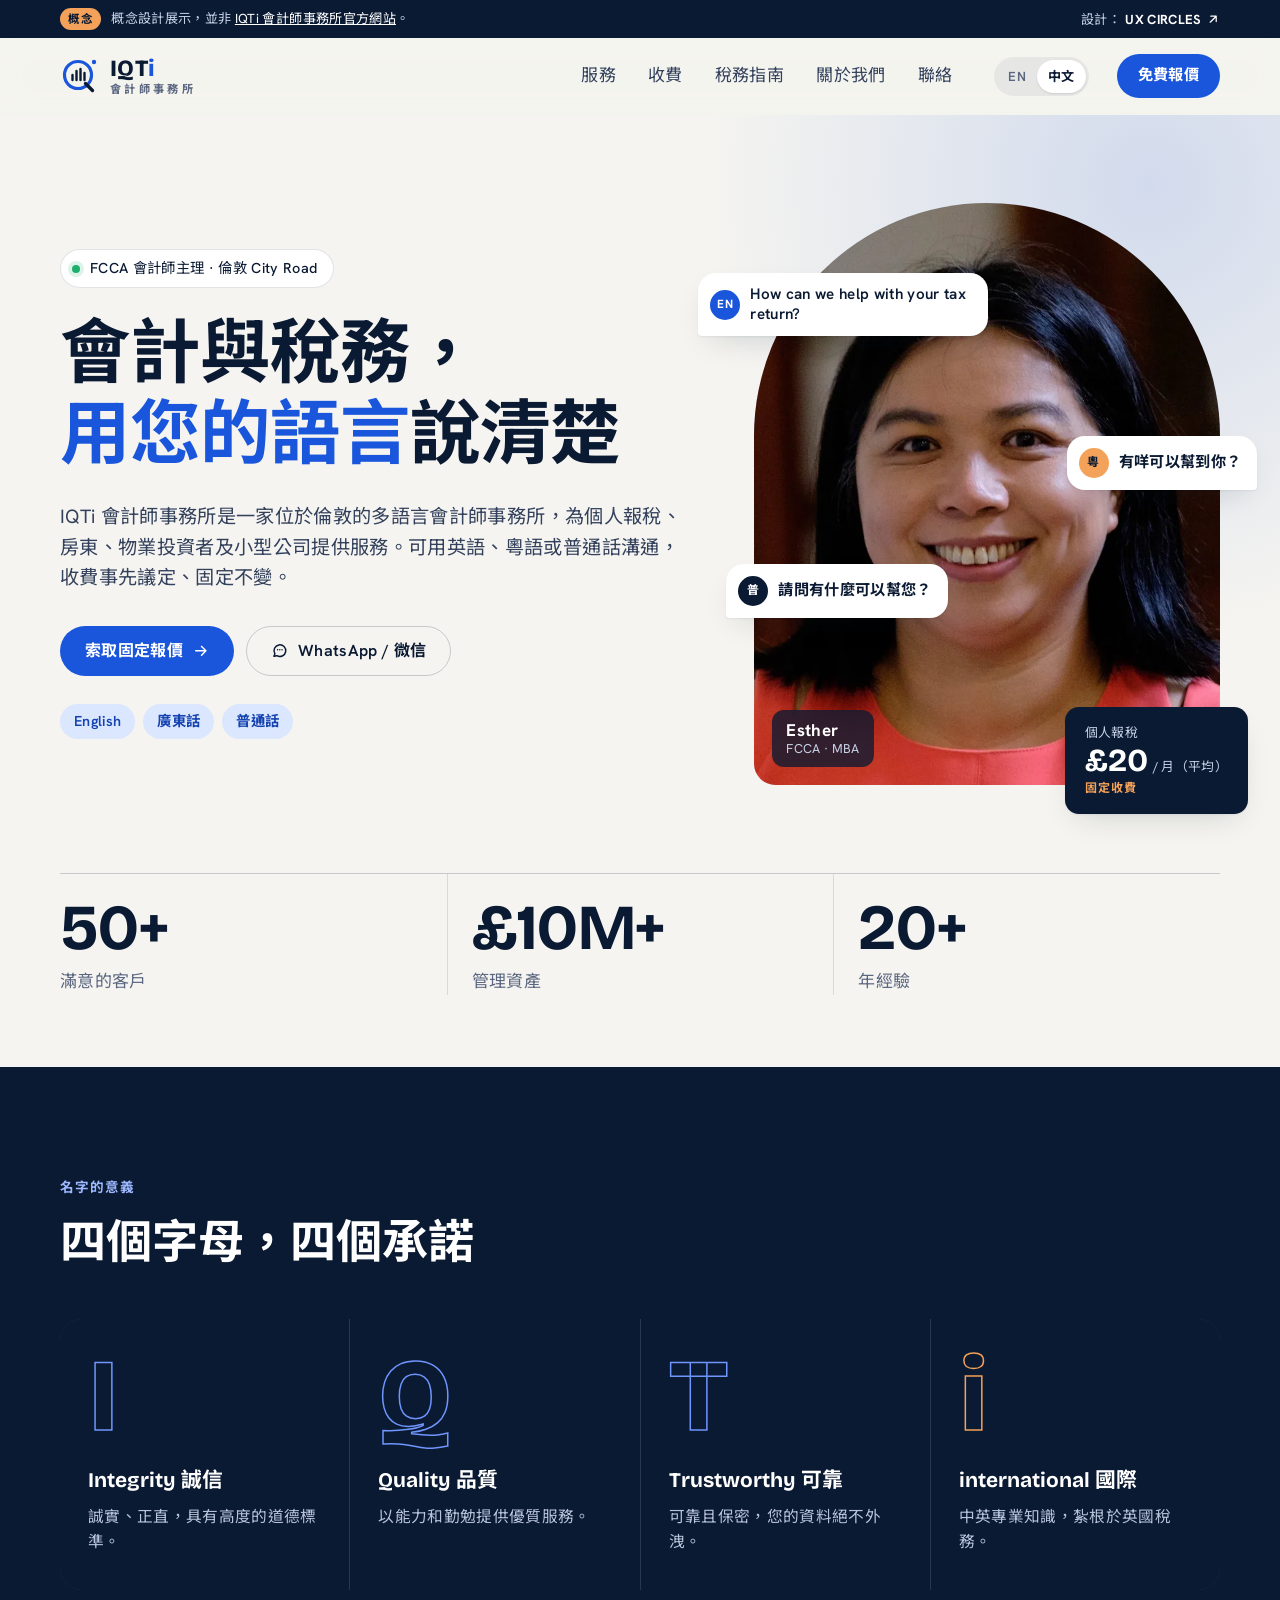
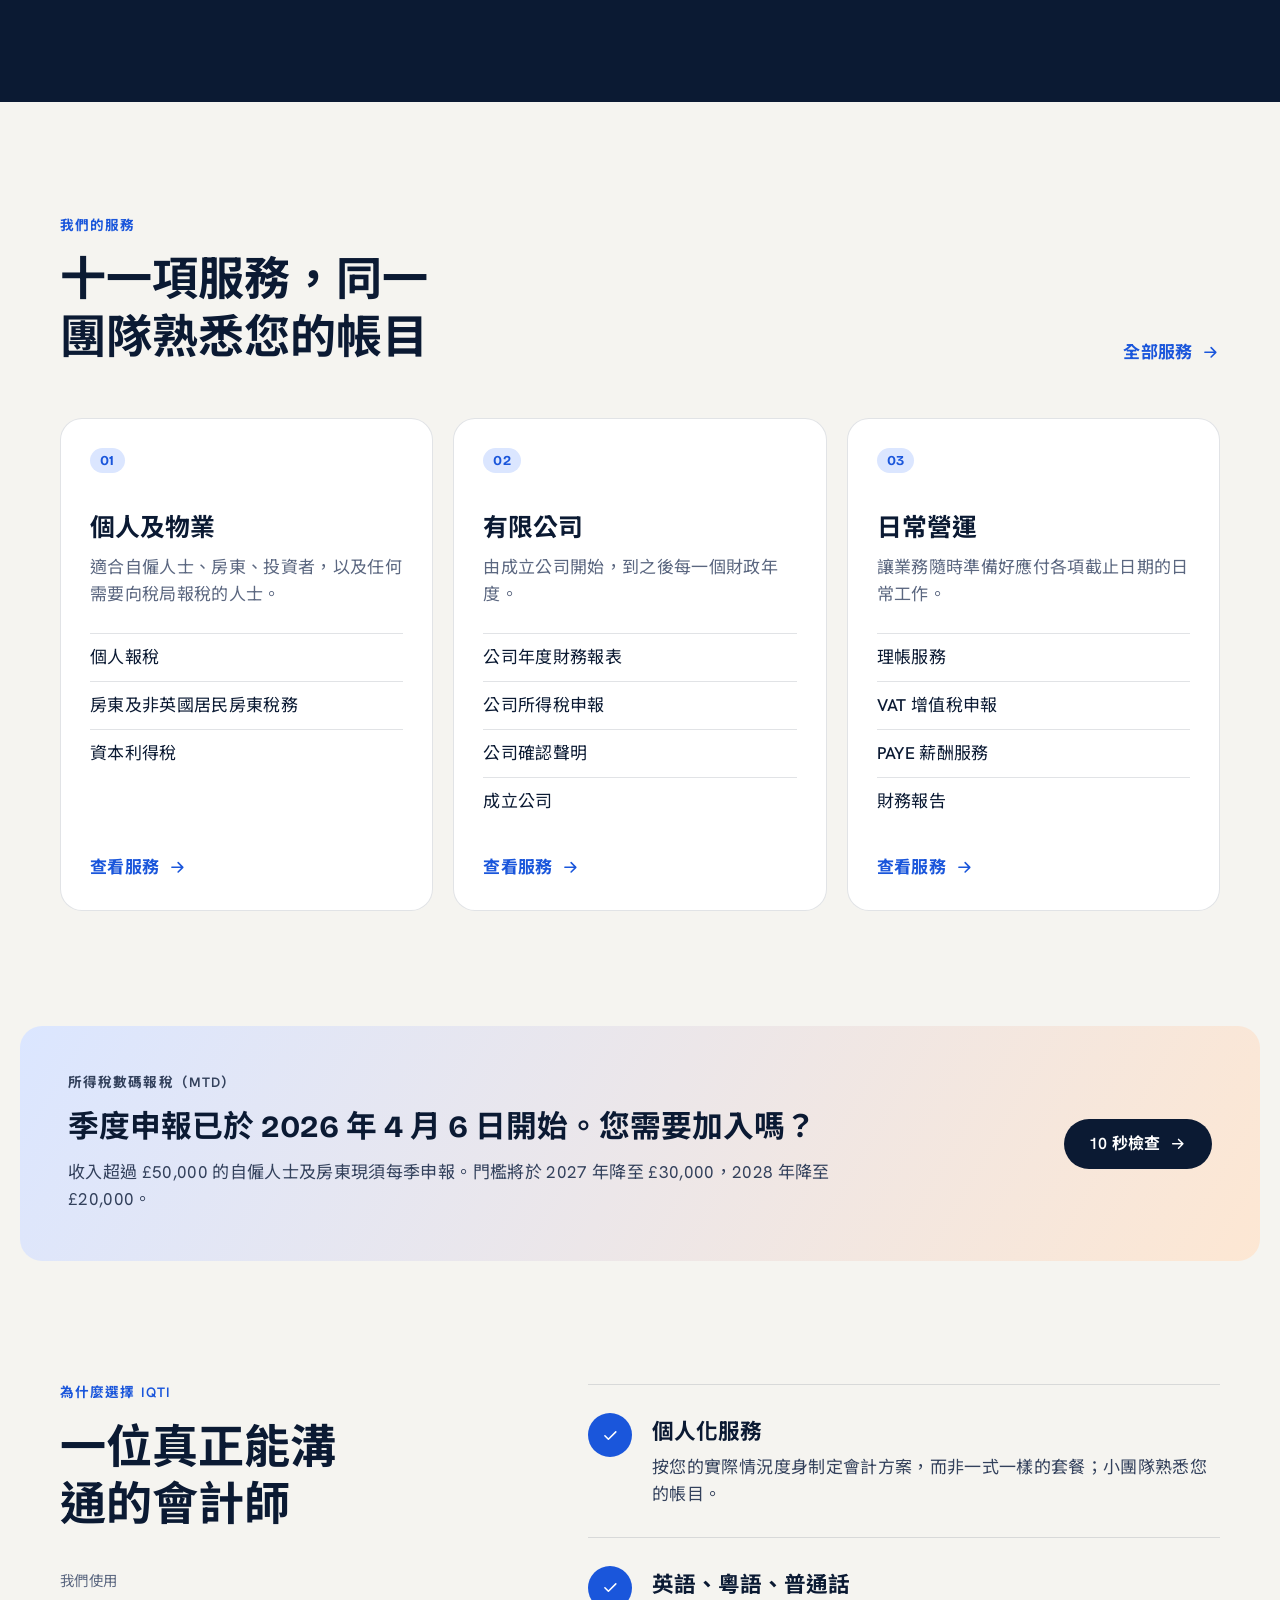
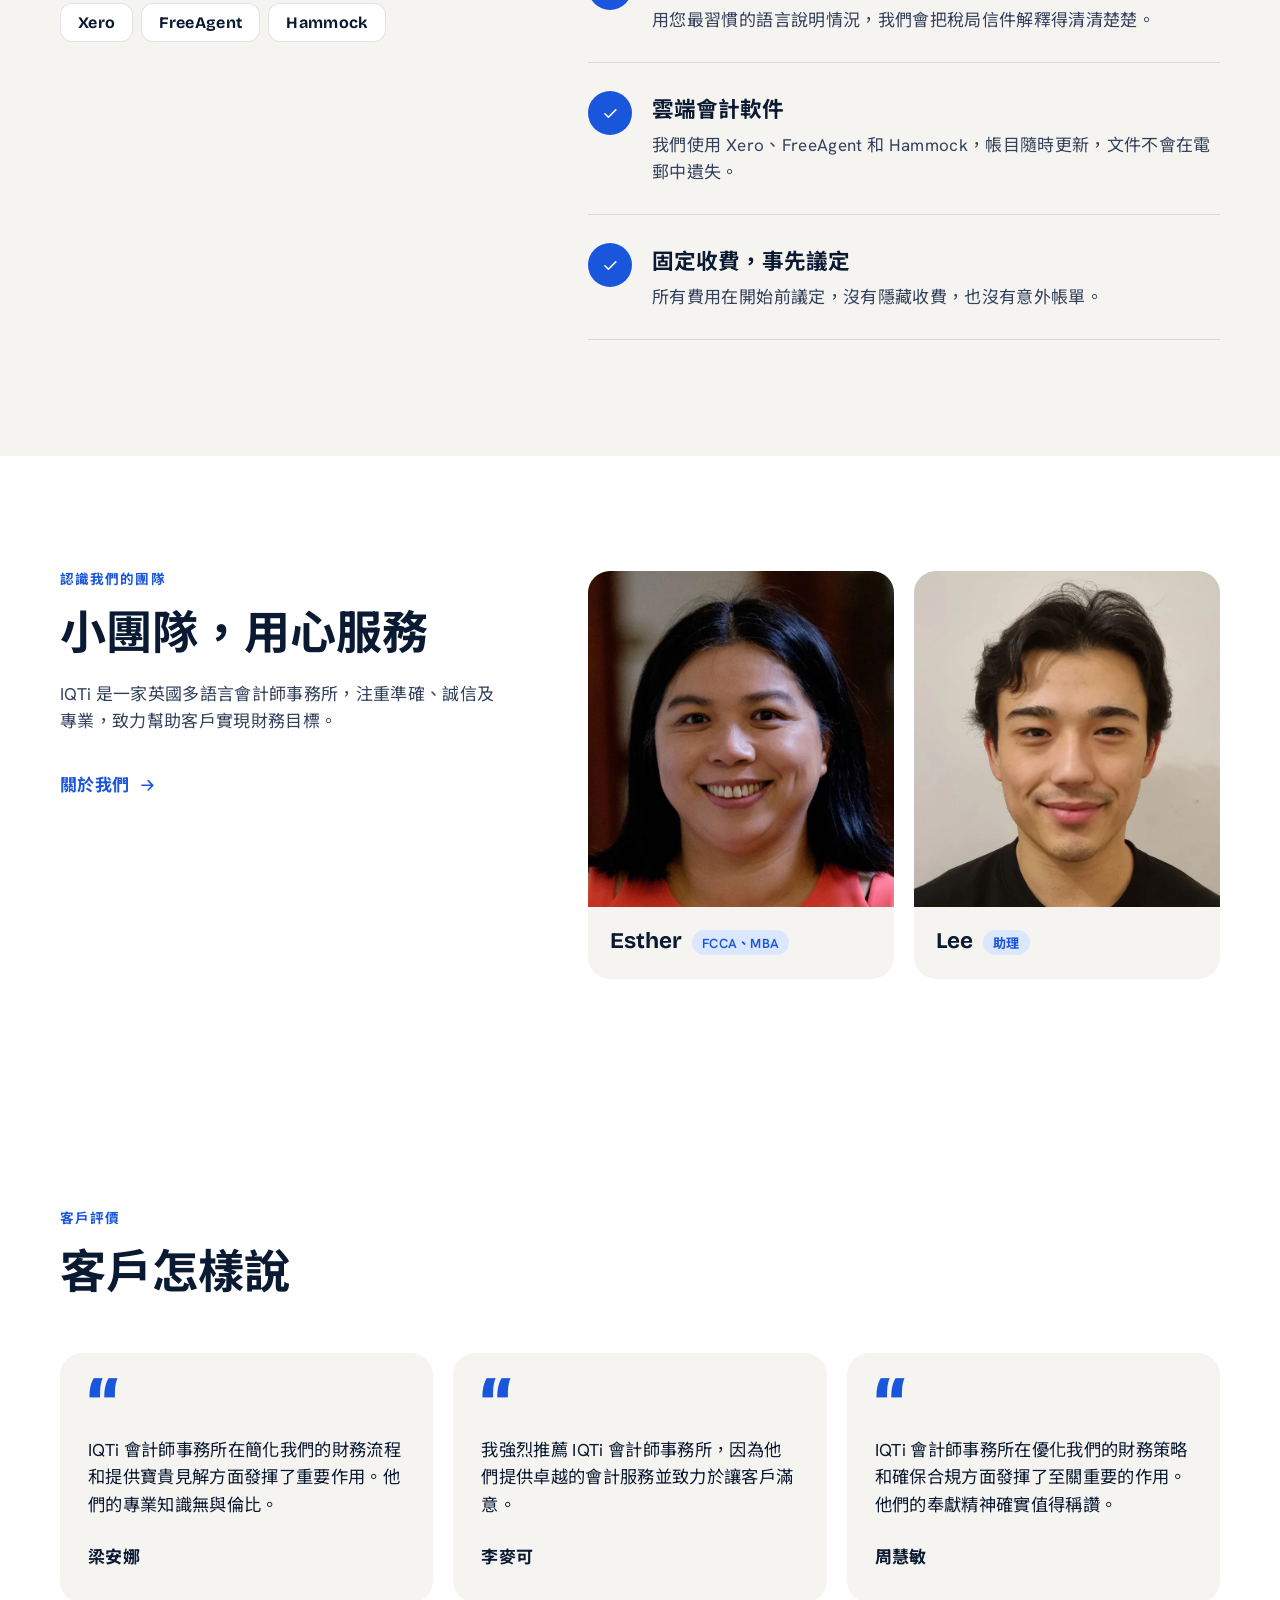
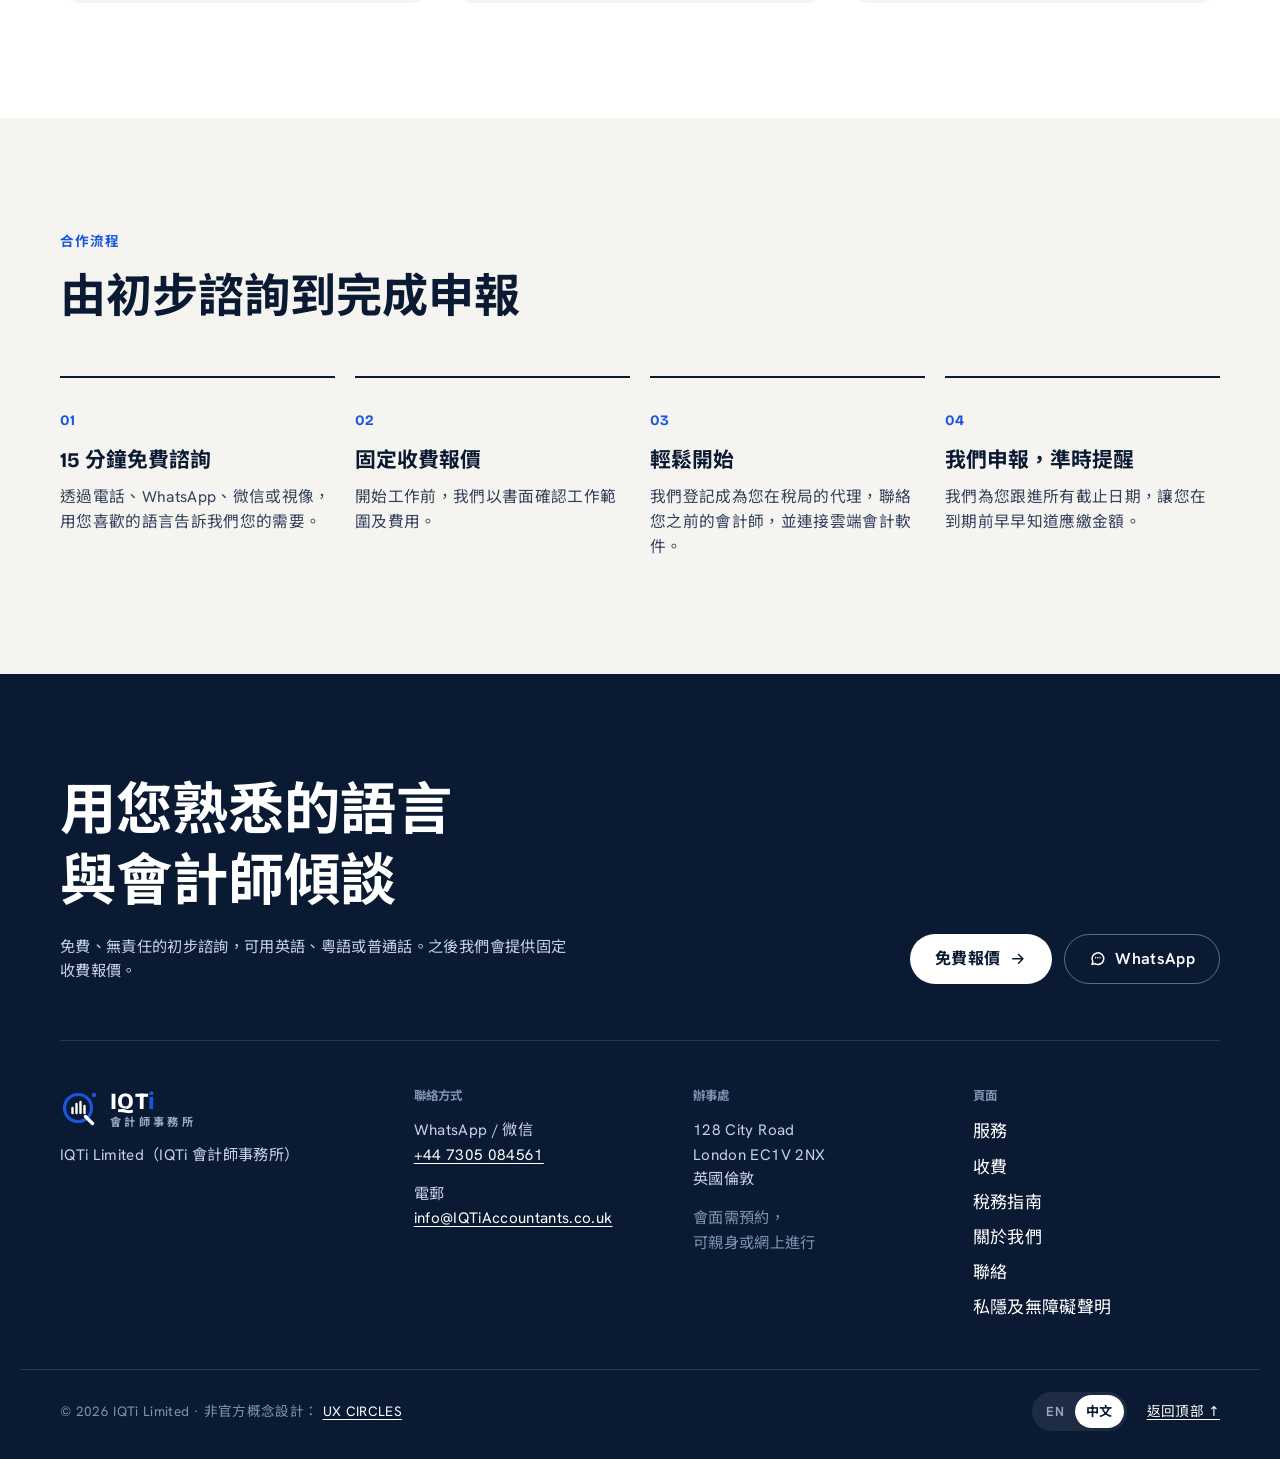
==== commit 462d4b8c: "Remove full stops from headings and decorative lines Headings no longer end in . or 。 (stripped at b" ====
--- a/zh/index.html
+++ b/zh/index.html
@@ -18,7 +18,7 @@
 <link rel="apple-touch-icon" href="../assets/img/apple-touch-icon.png">
 <link rel="preload" href="../assets/fonts/bricolage.woff2" as="font" type="font/woff2" crossorigin>
 <link rel="preload" href="../assets/fonts/noto-sans-tc-700.woff2" as="font" type="font/woff2" crossorigin>
-<link rel="stylesheet" href="../assets/css/style.css?v=60b0449f">
+<link rel="stylesheet" href="../assets/css/style.css?v=2c78a64a">
 <script>document.documentElement.classList.add("js")</script>
 <script type="application/ld+json">{"@context": "https://schema.org", "@type": "AccountingService", "name": "IQTi Accountants", "alternateName": ["IQTi 會計師事務所", "IQTi Limited"], "url": "https://www.iqtiaccountants.co.uk/", "telephone": "+44 7305 084561", "email": "info@iqtiaccountants.co.uk", "address": {"@type": "PostalAddress", "streetAddress": "128 City Road", "addressLocality": "London", "postalCode": "EC1V 2NX", "addressCountry": "GB"}, "areaServed": "United Kingdom", "knowsLanguage": ["en", "yue", "cmn"]}</script>
 </head>
@@ -64,7 +64,7 @@
   <div class="wrap hero-grid">
     <div class="hero-copy">
       <p class="pill reveal"><span class="dot"></span>FCCA 會計師主理 · 倫敦 City Road</p>
-      <h1 class="h-hero reveal">會計與稅務，<em>用您的語言</em>說清楚。</h1>
+      <h1 class="h-hero reveal">會計與稅務，<em>用您的語言</em>說清楚</h1>
       <p class="lead reveal">IQTi 會計師事務所是一家位於倫敦的多語言會計師事務所，為個人報稅、房東、物業投資者及小型公司提供服務。可用英語、粵語或普通話溝通，收費事先議定、固定不變。</p>
       <div class="reveal"><div class="cta-row">
       <a class="btn btn-blue" href="contact.html#quote">索取固定報價 <svg viewBox="0 0 24 24" aria-hidden="true"><path d="M5 12h14M13 6l6 6-6 6"/></svg></a>
@@ -90,7 +90,7 @@
   <div class="wrap">
     <div class="values-head">
       <p class="eyebrow eyebrow-light">名字的意義</p>
-      <h2 id="values-h" class="h-lg">四個字母，四個承諾。</h2>
+      <h2 id="values-h" class="h-lg">四個字母，四個承諾</h2>
     </div>
     <ul class="val-grid"><li class="val reveal">
         <span class="val-letter" aria-hidden="true">I</span>
@@ -117,7 +117,7 @@
     <div class="sec-head sec-head-row">
       <div>
         <p class="eyebrow">我們的服務</p>
-        <h2 id="svc-h" class="h-lg">十一項服務，同一團隊熟悉您的帳目。</h2>
+        <h2 id="svc-h" class="h-lg">十一項服務，同一團隊熟悉您的帳目</h2>
       </div>
       <a class="link-arrow" href="services.html">全部服務 <svg viewBox="0 0 24 24" aria-hidden="true"><path d="M5 12h14M13 6l6 6-6 6"/></svg></a>
     </div>
@@ -158,7 +158,7 @@
   <div class="wrap split-2">
     <div class="sec-head sticky">
       <p class="eyebrow">為什麼選擇 IQTi</p>
-      <h2 id="why-h" class="h-lg">一位真正能溝通的會計師。</h2>
+      <h2 id="why-h" class="h-lg">一位真正能溝通的會計師</h2>
       <div class="soft">
         <p>我們使用</p>
         <ul class="soft-list"><li>Xero</li><li>FreeAgent</li><li>Hammock</li></ul>
@@ -172,7 +172,7 @@
   <div class="wrap split-2 team-split">
     <div class="sec-head">
       <p class="eyebrow">認識我們的團隊</p>
-      <h2 id="team-h" class="h-lg">小團隊，用心服務。</h2>
+      <h2 id="team-h" class="h-lg">小團隊，用心服務</h2>
       <p class="lead-sm">IQTi 是一家英國多語言會計師事務所，注重準確、誠信及專業，致力幫助客戶實現財務目標。</p>
       <a class="link-arrow" href="about.html">關於我們 <svg viewBox="0 0 24 24" aria-hidden="true"><path d="M5 12h14M13 6l6 6-6 6"/></svg></a>
     </div>
@@ -196,7 +196,7 @@
   <div class="wrap">
     <div class="sec-head">
       <p class="eyebrow">客戶評價</p>
-      <h2 id="t-h" class="h-lg">客戶怎樣說。</h2>
+      <h2 id="t-h" class="h-lg">客戶怎樣說</h2>
     </div>
     <div class="quotes"><figure class="quote reveal">
         <blockquote><p>IQTi 會計師事務所在簡化我們的財務流程和提供寶貴見解方面發揮了重要作用。他們的專業知識無與倫比。</p></blockquote>
@@ -214,7 +214,7 @@
   <div class="wrap">
     <div class="sec-head">
       <p class="eyebrow">合作流程</p>
-      <h2 id="steps-h" class="h-lg">由初步諮詢到完成申報。</h2>
+      <h2 id="steps-h" class="h-lg">由初步諮詢到完成申報</h2>
     </div>
     <ol class="steps"><li class="step reveal"><span class="step-n">01</span><h3>15 分鐘免費諮詢</h3><p>透過電話、WhatsApp、微信或視像，用您喜歡的語言告訴我們您的需要。</p></li><li class="step reveal"><span class="step-n">02</span><h3>固定收費報價</h3><p>開始工作前，我們以書面確認工作範圍及費用。</p></li><li class="step reveal"><span class="step-n">03</span><h3>輕鬆開始</h3><p>我們登記成為您在稅局的代理，聯絡您之前的會計師，並連接雲端會計軟件。</p></li><li class="step reveal"><span class="step-n">04</span><h3>我們申報，準時提醒</h3><p>我們為您跟進所有截止日期，讓您在到期前早早知道應繳金額。</p></li></ol>
   </div>
@@ -225,7 +225,7 @@
   <div class="wrap">
     <div class="footer-top">
       <div>
-        <h2 class="footer-q">用您熟悉的語言<br>與會計師傾談。</h2>
+        <h2 class="footer-q">用您熟悉的語言<br>與會計師傾談</h2>
         <p class="footer-lead">免費、無責任的初步諮詢，可用英語、粵語或普通話。之後我們會提供固定收費報價。</p>
       </div>
       <div class="footer-actions">
--- a/assets/css/style.css
+++ b/assets/css/style.css
@@ -51,7 +51,6 @@
 .h-hero { font-size: clamp(2.6rem, 6.4vw, 5.2rem); font-weight: 700; letter-spacing: -.035em; line-height: 1; }
 .lang-zh .h-hero { font-size: clamp(2.3rem, 5.6vw, 4.4rem); line-height: 1.15; letter-spacing: 0; }
 .h-hero em, .h-xl em { font-style: normal; color: var(--blue); position: relative; white-space: nowrap; }
-.h-hero em::after { content: ""; position: absolute; left: 0; right: 0; bottom: .02em; height: .12em; background: var(--sun); border-radius: 99px; z-index: -1; opacity: .8; }
 .h-xl { font-size: clamp(2.4rem, 5.6vw, 4.4rem); letter-spacing: -.03em; }
 .lang-zh .h-xl { font-size: clamp(2.1rem, 4.8vw, 3.6rem); }
 .h-lg { font-size: clamp(1.9rem, 3.6vw, 3rem); }
@@ -59,7 +58,6 @@
 .lead { font-size: clamp(1.08rem, 1.5vw, 1.25rem); color: var(--ink-2); max-width: 40em; }
 .lead-sm { color: var(--ink-2); max-width: 34em; }
 .eyebrow { font: 600 .78rem/1.2 var(--sans); letter-spacing: .14em; text-transform: uppercase; color: var(--blue); margin-bottom: 18px; display: flex; align-items: center; gap: 10px; }
-.eyebrow::before { content: ""; width: 18px; height: 2px; background: currentColor; border-radius: 2px; }
 .lang-zh .eyebrow { letter-spacing: .08em; font-size: .85rem; }
 .eyebrow-light { color: #9db8ff; }
 
@@ -238,7 +236,6 @@
 .quote::before { content: "“"; font: 800 4.5rem/.6 var(--display); color: var(--blue); height: 28px; }
 .quote blockquote { margin: 0; font-size: 1.08rem; color: var(--ink); flex: 1; }
 .quote figcaption { font-weight: 700; display: flex; align-items: center; gap: 10px; }
-.quote figcaption::before { content: ""; width: 24px; height: 2px; background: var(--sun); }
 
 /* steps */
 .steps { list-style: none; margin: 0; padding: 0; display: grid; grid-template-columns: repeat(4, 1fr); gap: 20px; counter-reset: s; }
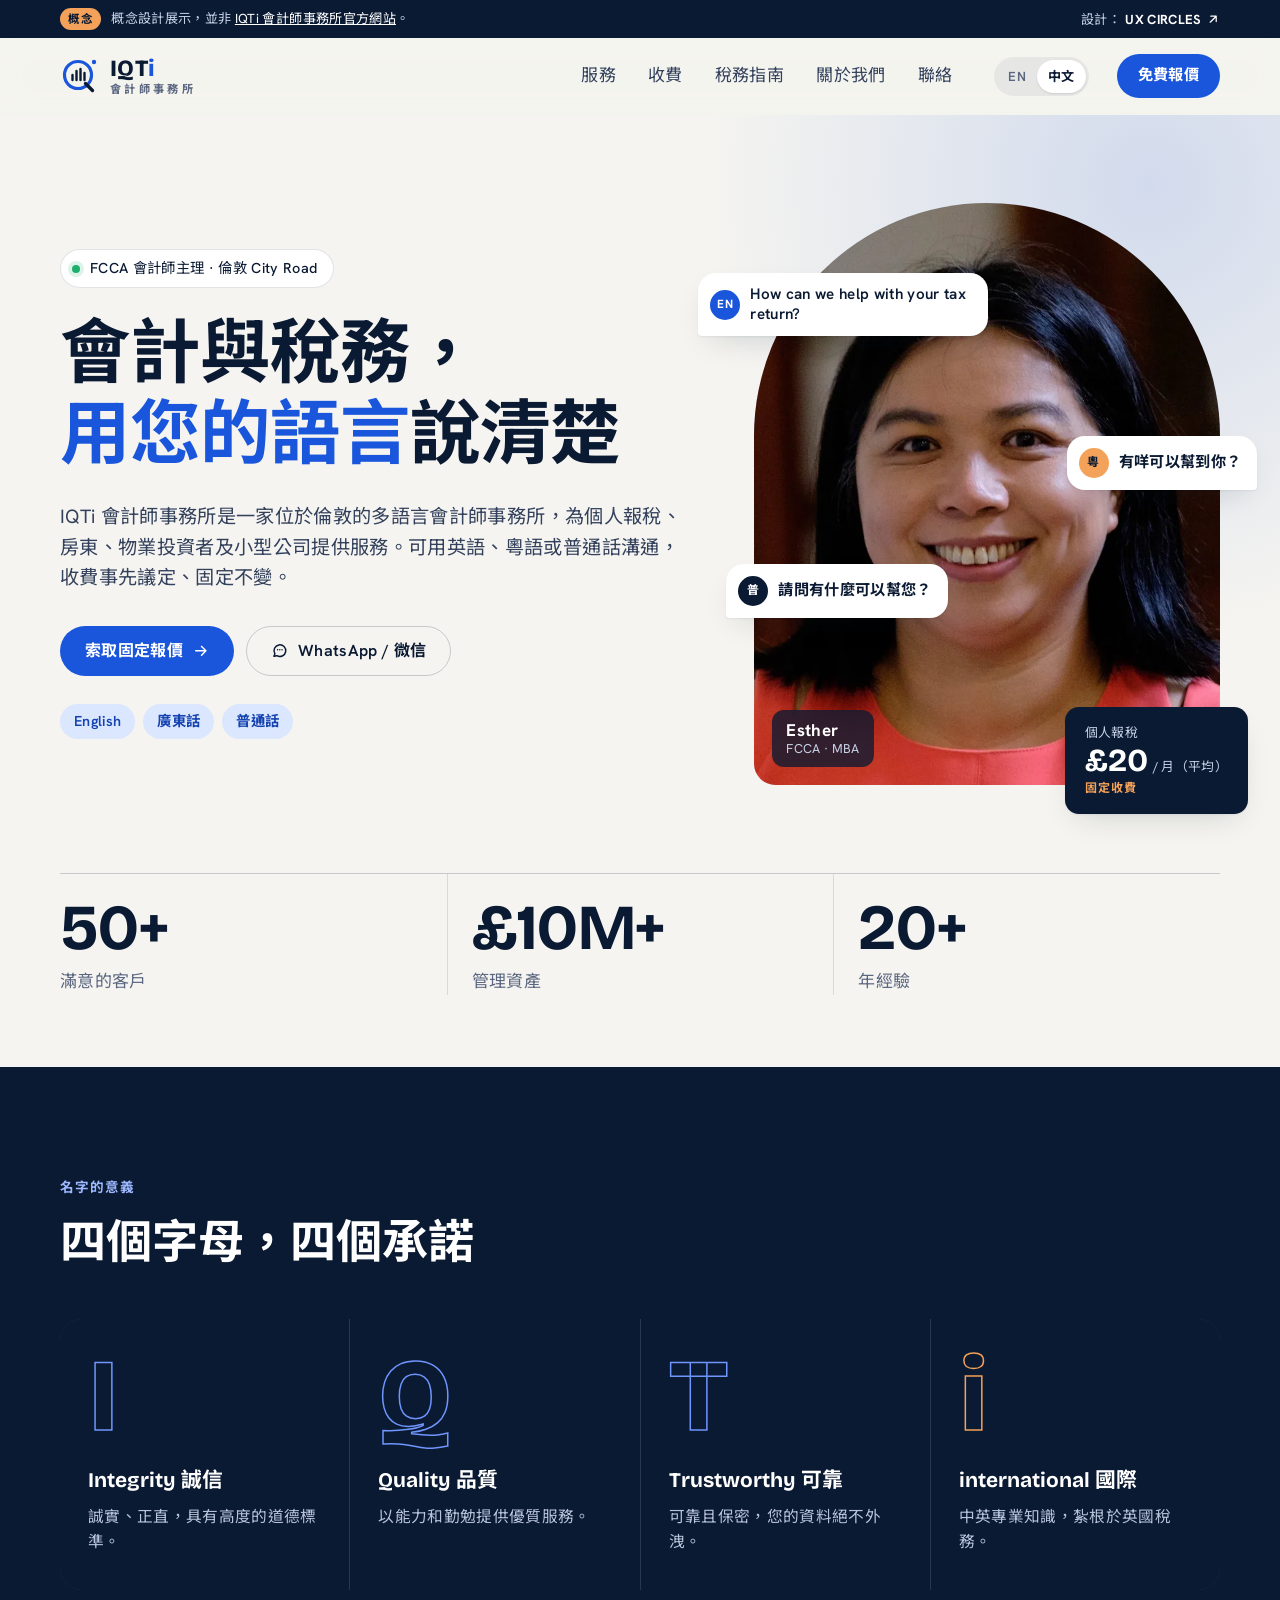
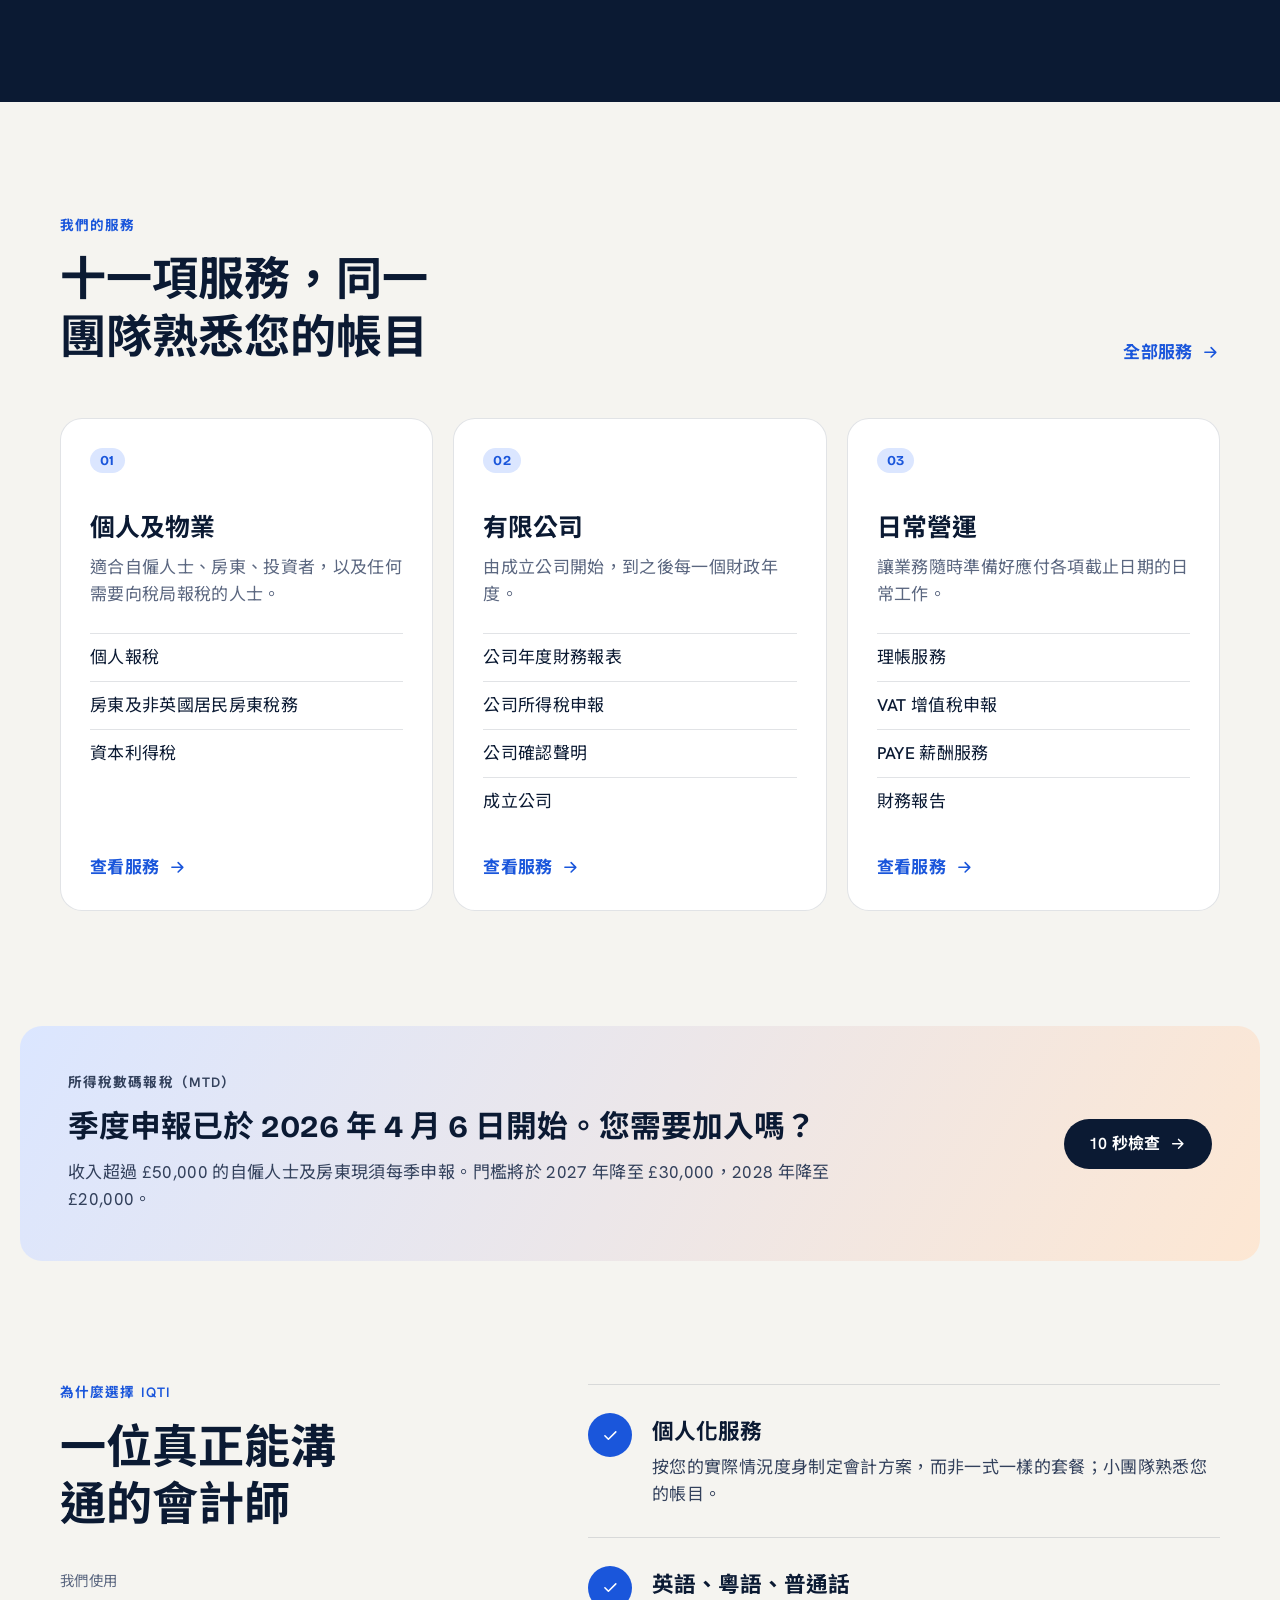
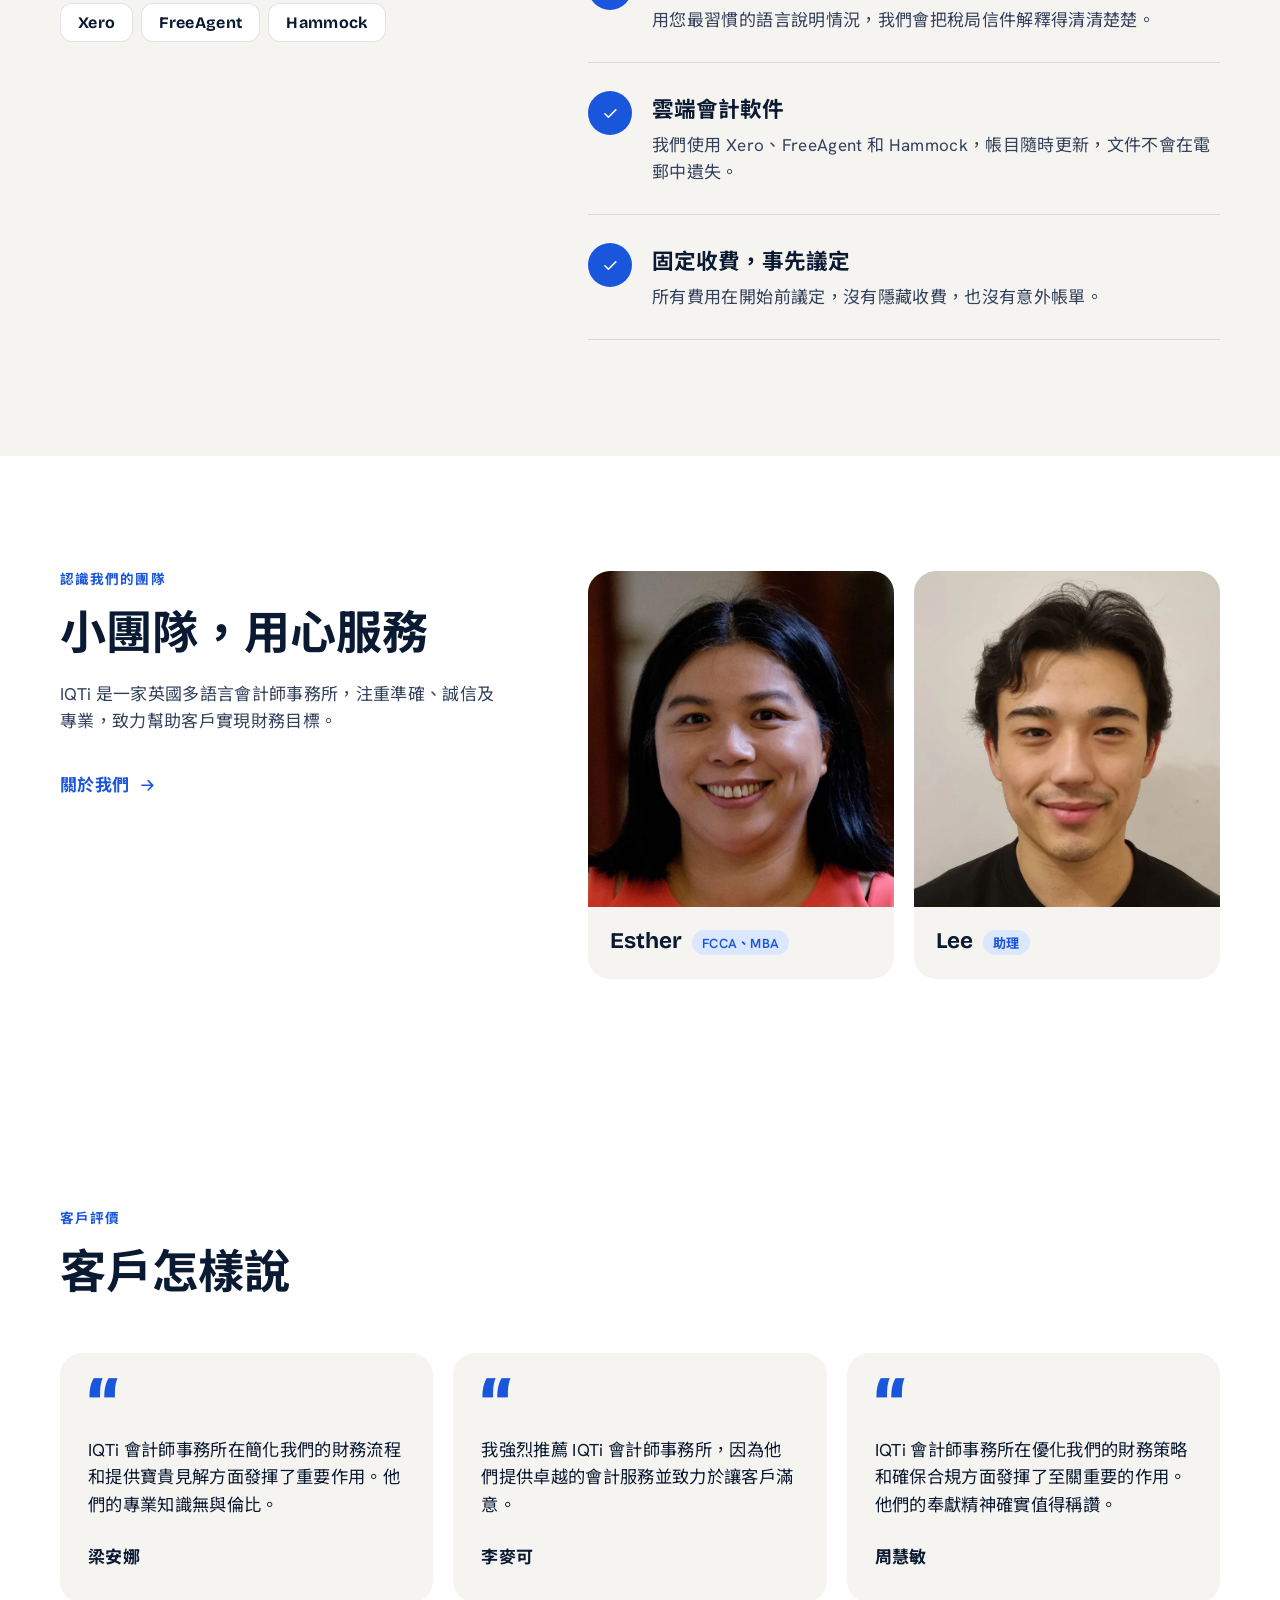
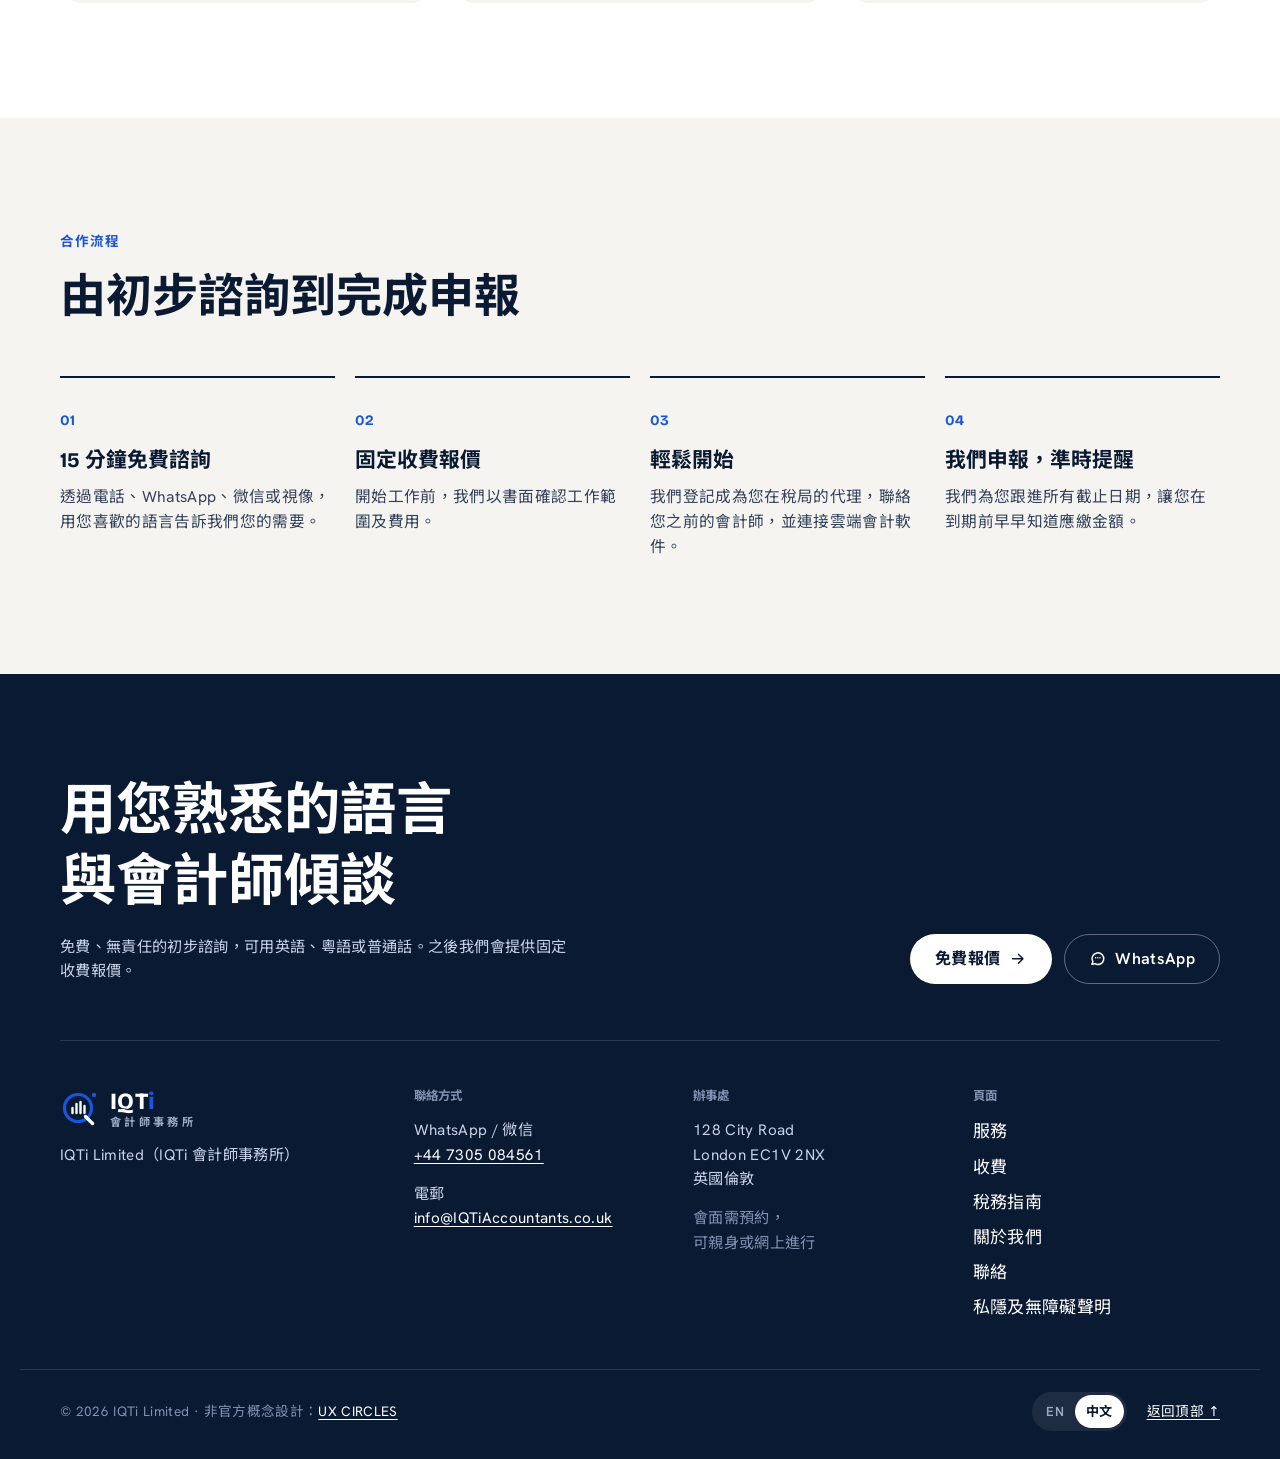
==== commit ee8ecbbc: "Standardise the UX CIRCLES concept credit Concept bar reads "Designed by UX CIRCLES" (設計：/设计：UX CIRC" ====
--- a/zh/index.html
+++ b/zh/index.html
@@ -3,6 +3,7 @@
 <head>
 <meta charset="utf-8">
 <meta name="viewport" content="width=device-width, initial-scale=1">
+<meta name="robots" content="noindex, nofollow">
 <title>IQTi 會計師事務所 | 倫敦中英雙語會計師</title>
 <meta name="description" content="倫敦多語言會計師事務所，以英語、粵語及普通話提供個人報稅、房東稅務、公司帳目、增值稅、薪酬及理帳服務，收費固定。">
 <link rel="canonical" href="https://www.iqtiaccountants.co.uk/zh/">
@@ -27,7 +28,7 @@
 <div class="concept-bar" role="note">
   <div class="wrap concept-inner">
     <p><span class="concept-tag">概念</span><span class="concept-long">概念設計展示，並非 <a href="https://www.iqtiaccountants.co.uk/" target="_blank" rel="noopener">IQTi 會計師事務所官方網站</a>。</span></p>
-    <a href="https://ux-circles.com/web" target="_blank" rel="noopener"><span class="concept-by">設計：</span><strong>UX CIRCLES</strong> <svg viewBox="0 0 24 24" aria-hidden="true"><path d="M7 17 17 7M8 7h9v9"/></svg></a>
+    <a href="https://ux-circles.com/professionals" target="_blank" rel="noopener"><span class="concept-by">設計：</span><strong>UX CIRCLES</strong> <svg viewBox="0 0 24 24" aria-hidden="true"><path d="M7 17 17 7M8 7h9v9"/></svg></a>
   </div>
 </div>
 <header class="site-header" data-header>
@@ -251,7 +252,7 @@
     </div>
   </div>
   <div class="wrap footer-base">
-    <span>© <span data-year>2026</span> IQTi Limited · <span class="concept-note">非官方概念設計： <a class="u" href="https://ux-circles.com/web" target="_blank" rel="noopener">UX CIRCLES</a></span></span>
+    <span>© <span data-year>2026</span> IQTi Limited · <span class="concept-note">非官方概念設計：<a class="u" href="https://ux-circles.com/professionals" target="_blank" rel="noopener">UX CIRCLES</a></span></span>
     <span class="footer-base-r"><div class="lang" role="group" aria-label="Language / 語言"><a href="../" lang="en-GB" hreflang="en-GB">EN</a><a href="../zh/" lang="zh-Hant" hreflang="zh-Hant" aria-current="true">中文</a></div><a href="#main" class="u">返回頂部 ↑</a></span>
   </div>
 </footer>
